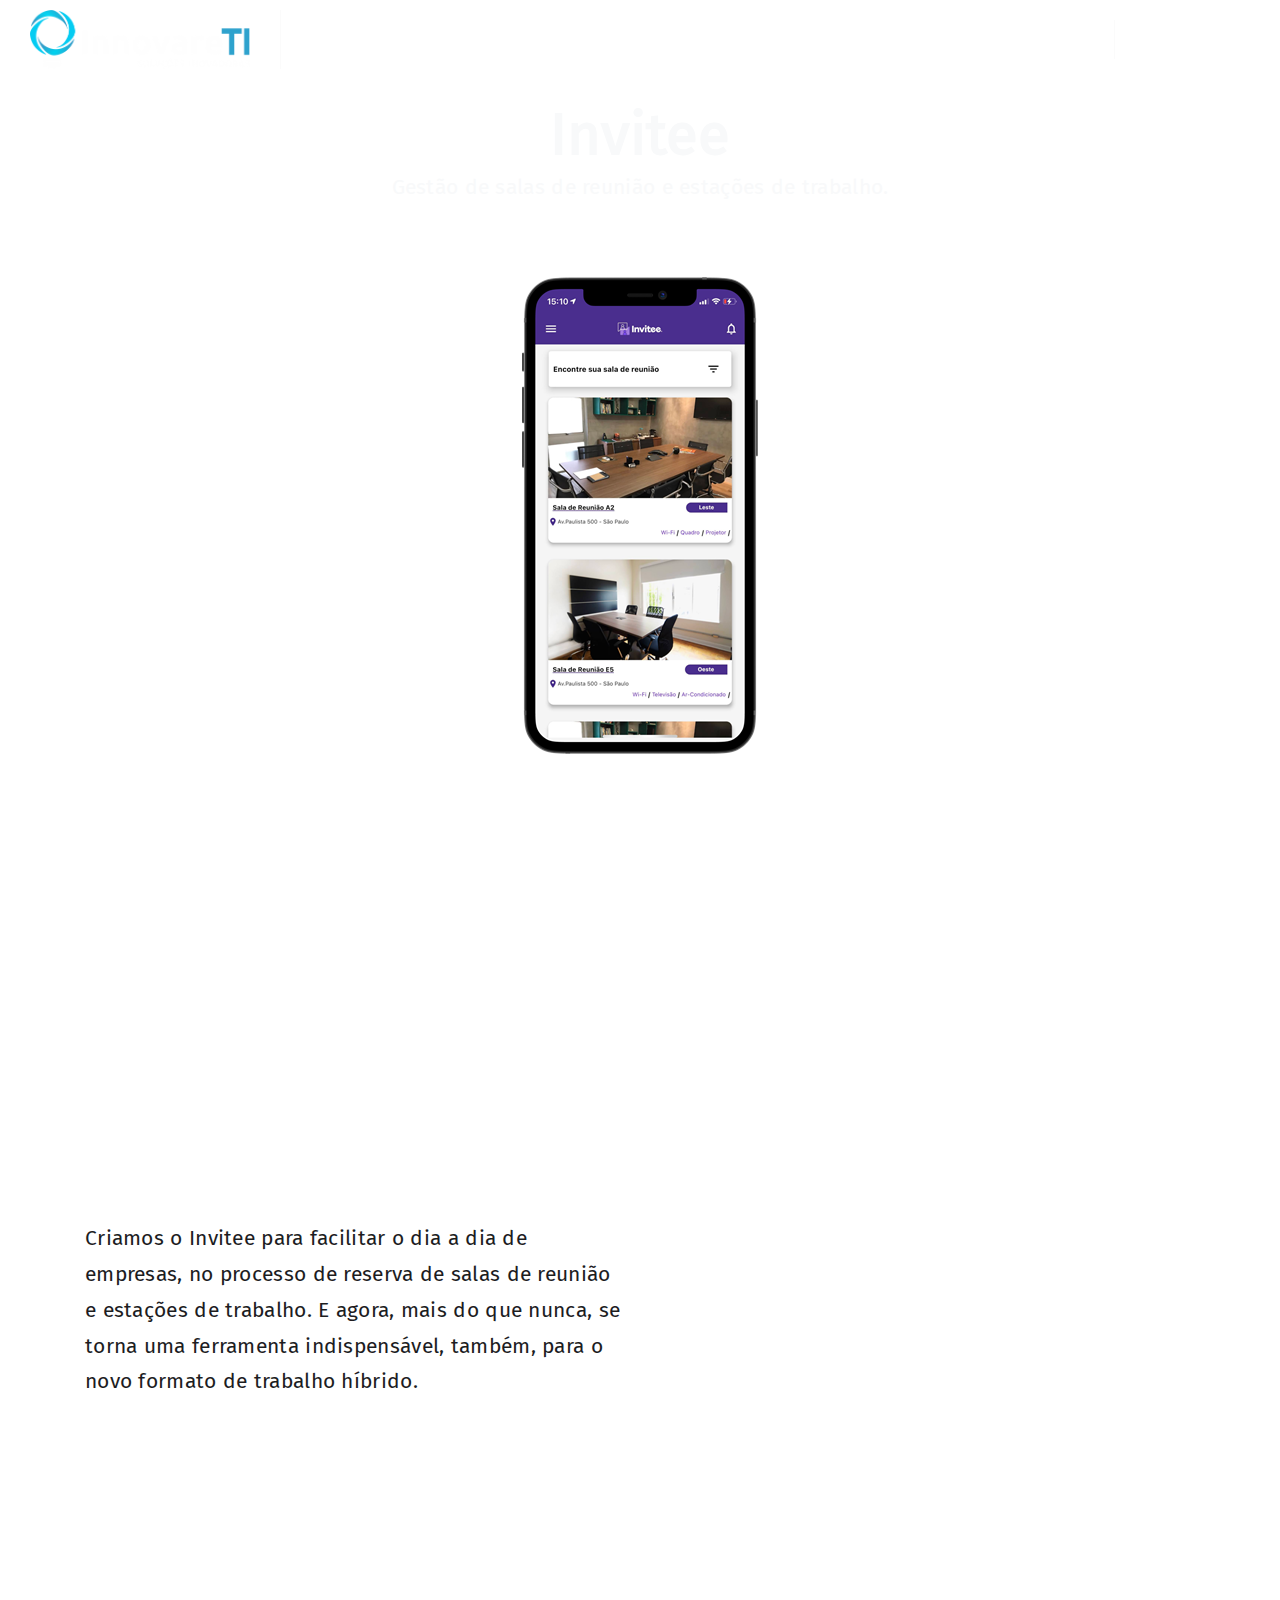
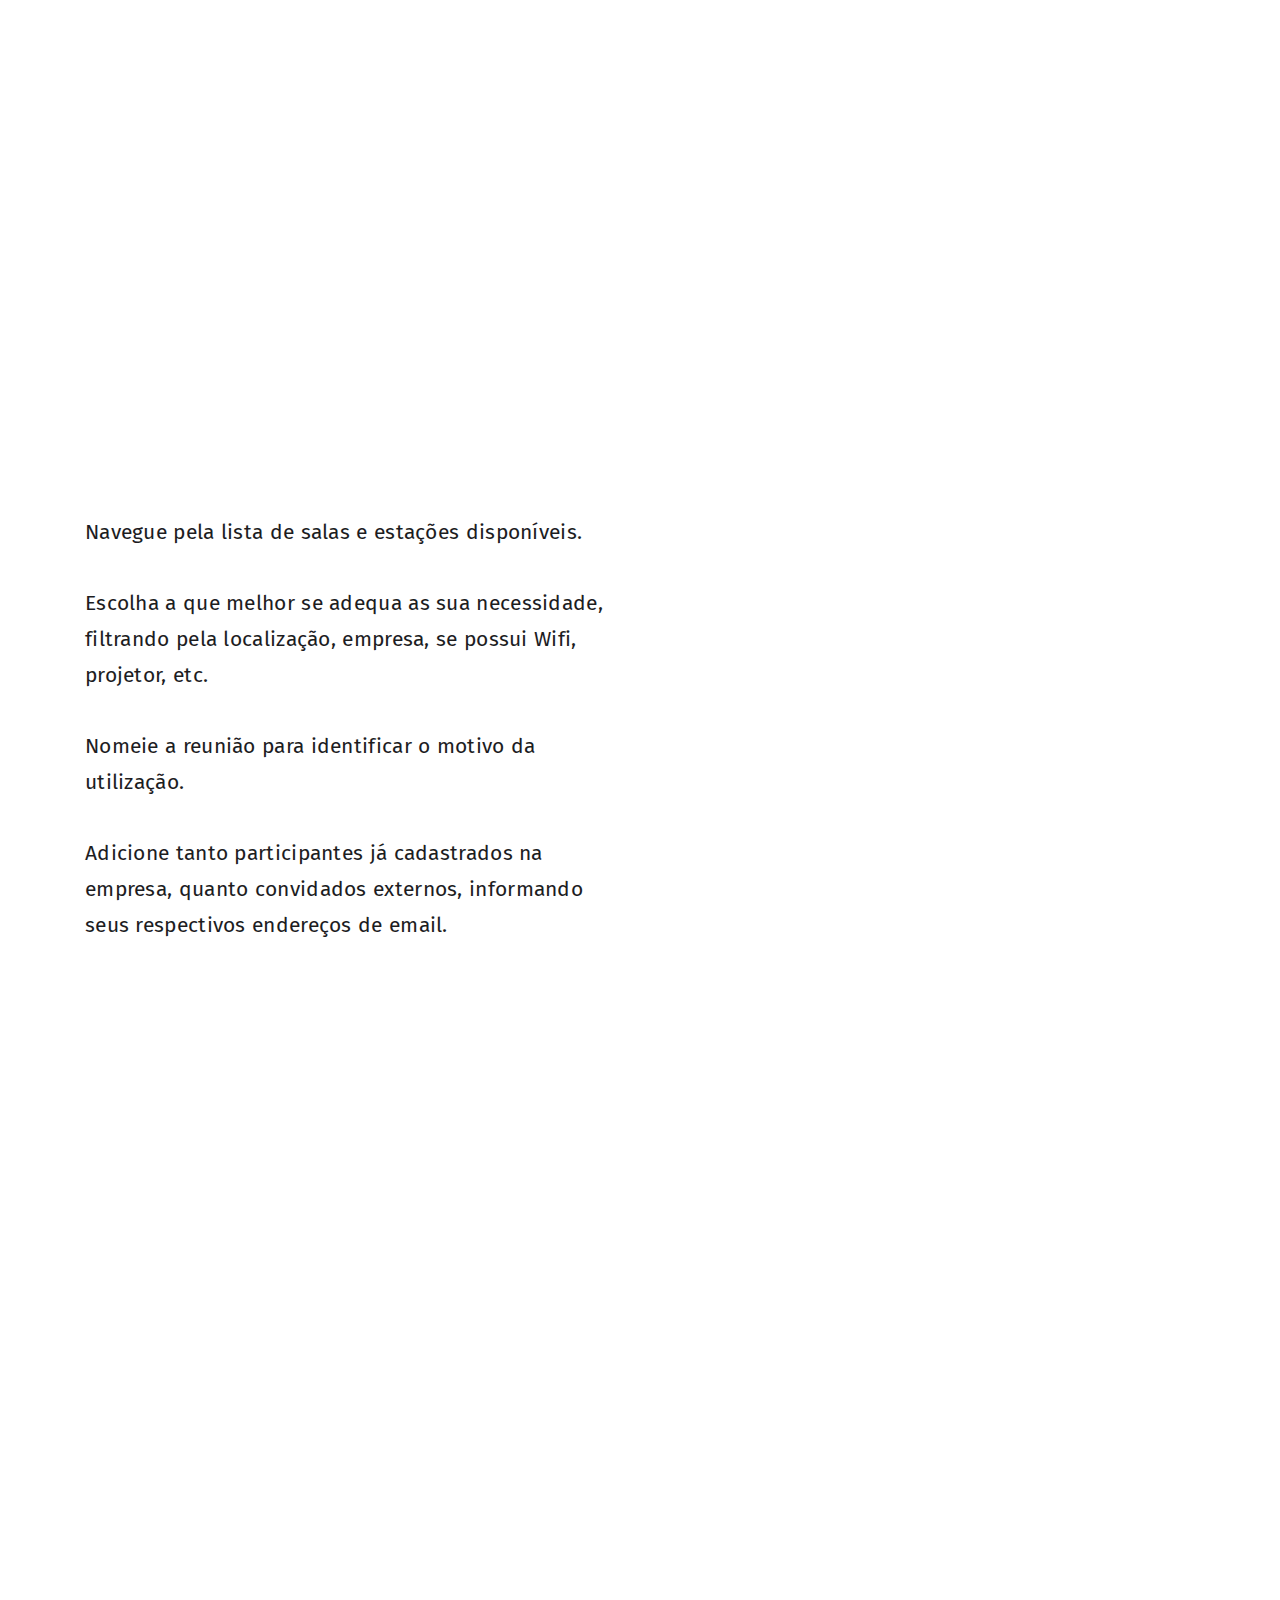
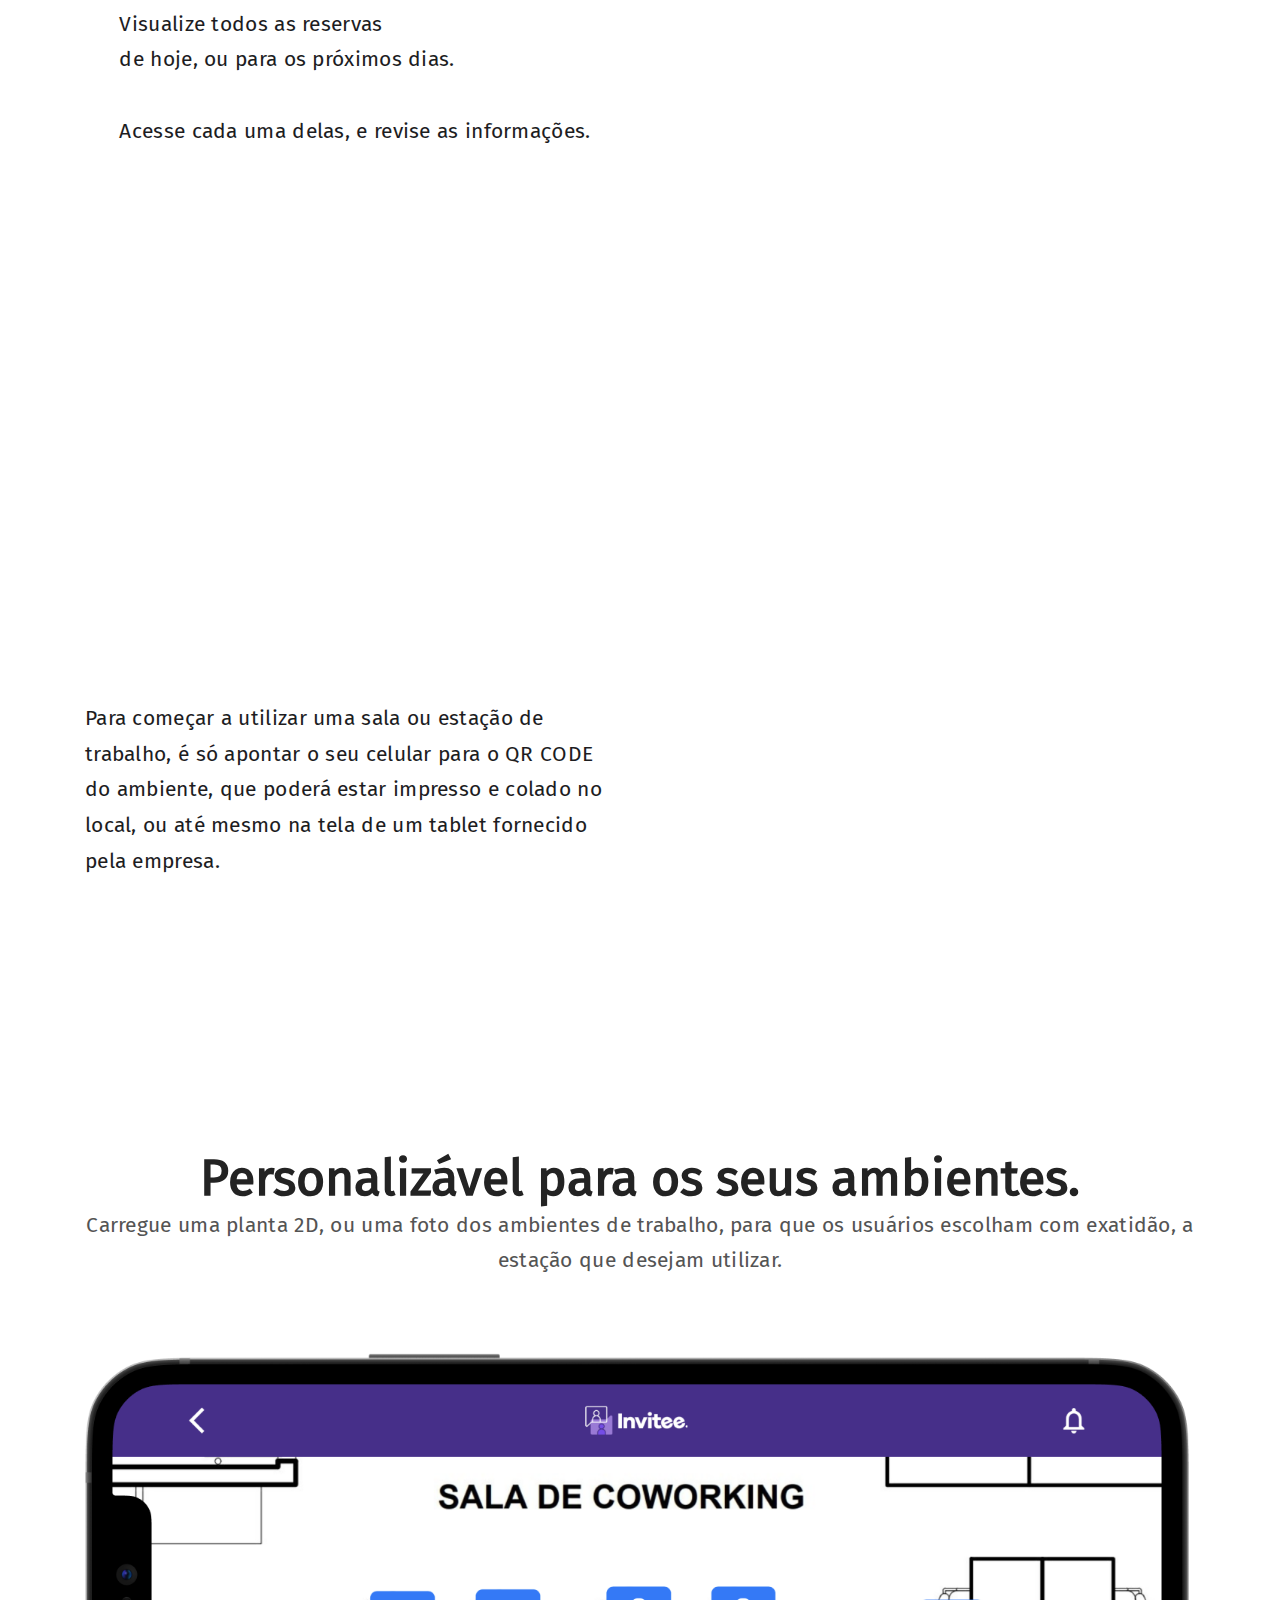
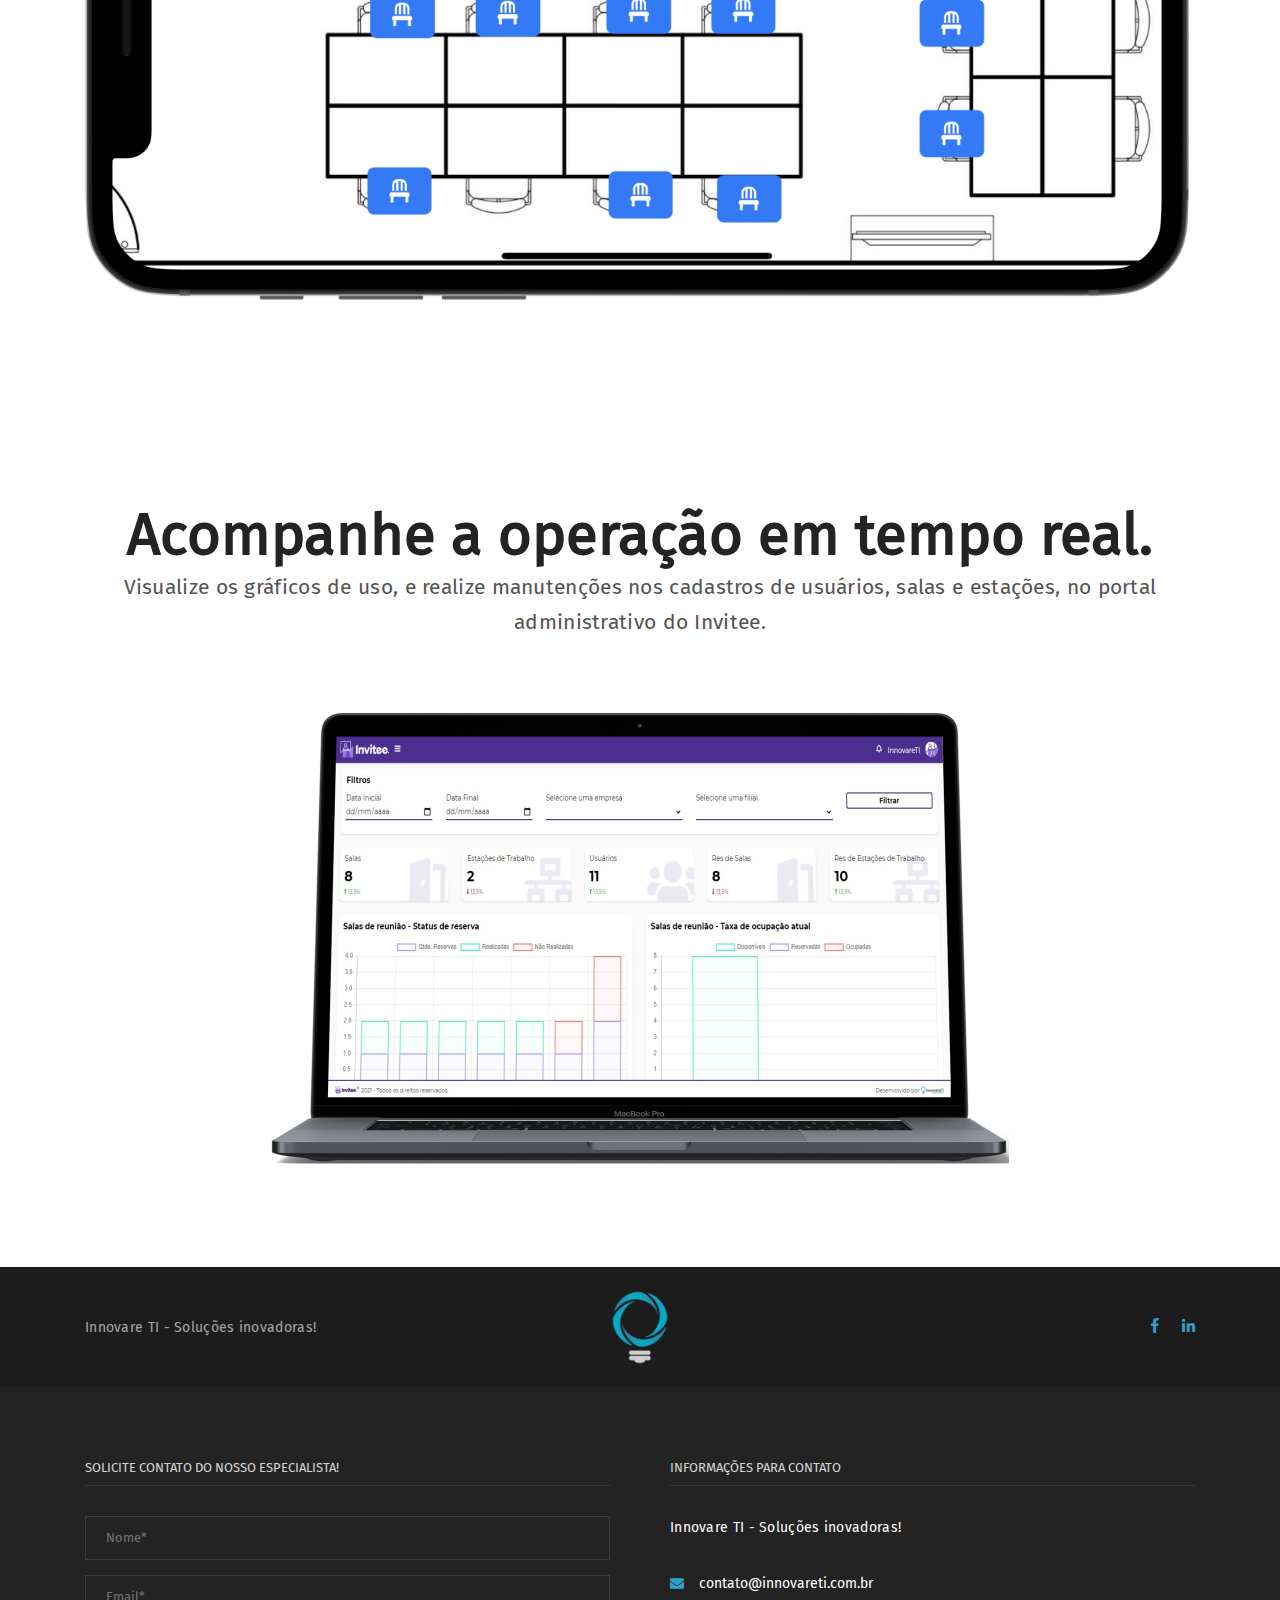
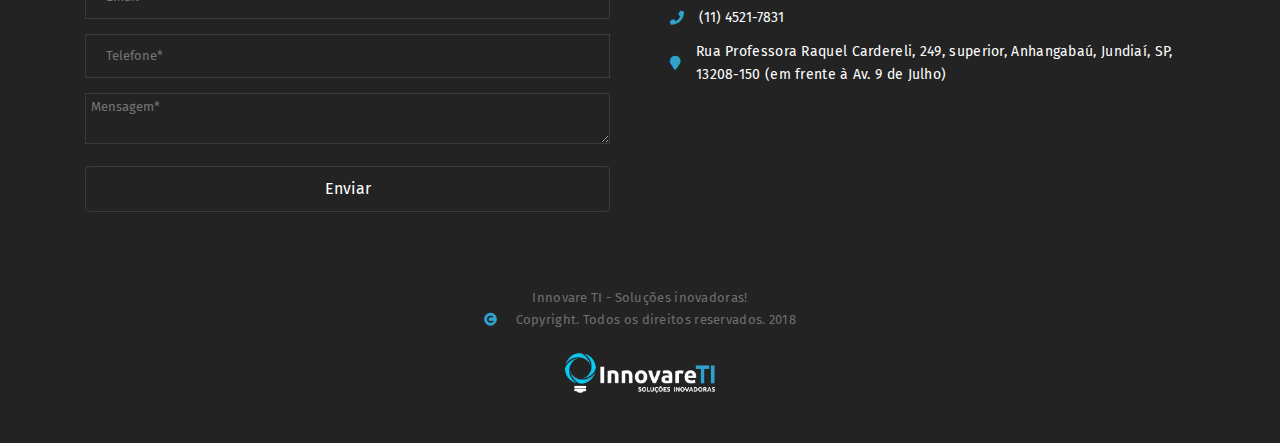
==== gestao_sala_reuniao.html @ 7df0f899 "first commit" ====
<!doctype html>
<html>
<head>

    <meta charset=UTF-8>
    <meta name=viewport content="width=device-width, initial-scale=1.0">
    <meta http-equiv="x-ua-compatible" content="ie=edge">

    <meta name="description" content="Soluções inovadoras. Portais WEB personalizados, Sistemas Mobile Responsivos, APP Mobile, Integração com Sistemas, Prototipação, EDI, Troca eletrônica de informações">
    <meta name="keywords" content="Sistema WEB, fluig, Totvs, Portal WEB, Sistemas Mobile Responsivos, Aplicativos corporativos, APP Mobile, Integração com Sistemas, UX Design, Design Thinking, Desenvolvimento de sistemas, APP Android, APP iOS, APP Apple, APP iPhone, Sistema EAD, Sistema Ensino a Distância, elearning, Sistema treinamento online, lms, sistema sinistros, sistema multas, sistema crm, sistema inspeção qualidade, sistema inspeção tablet, sistema gestão ocorrências, gestão não conformidades, pdca, 5w2h, plano ação, sistema licenças ambientais, diplomas legais, condicionantes, gestão de documentos, ged, ecm, protótipo, mockup, relatórios gerenciais, business intelligence, painel indicadores, gráficos, dashboards, sistema workflow, quality inspection, portal cooperados, datasul, fluig, bpm, sistema gestão processos, ged, ecm, sistema gestão documentos, wcm, totvs, orçamentos  vendas, progress, openedge, software, rdv, despesas viagem, sistema sala reunião, reserva sala reunião, edi, troca eletrônica informações, Electronic Data Interchange">
    <meta name="author" content="https://www.innovareti.com.br">

    <meta property="og:type" content="article" />
    <meta property="og:url" content="https://www.innovareti.com.br" />
    <meta property="og:title" content="InnovareTI | fluig | Plataformas WEB | APP Mobile" />
    <meta property="og:site_name" content="InnovareTI - Soluções Inovadoras!" />
    <meta property="og:description" content="Plataforma WEB | APP Mobile"/>
    <meta property="og:image" content="https://www.innovareti.com.br/new2/img/logo/logo-dark.png" />
    <meta property="og:image:width" content="250" />
    <meta property="og:image:height" content="250" />

    <!-- Chrome, Firefox OS and Opera -->
    <meta name="theme-color" content="#2C8EC0"/>

    <!-- Windows Phone -->
    <meta name="msapplication-navbutton-color" content="#2C8EC0"/>
    <meta name=msapplication-TileColor content=#FFFFFF>

    <link rel="shortcut icon" href="img/favicon.png" /> 
    <link rel="stylesheet" href="https://use.fontawesome.com/releases/v5.2.0/css/all.css" integrity="sha384-hWVjflwFxL6sNzntih27bfxkr27PmbbK/iSvJ+a4+0owXq79v+lsFkW54bOGbiDQ" crossorigin="anonymous">
    <meta name=msapplication-TileImage content=favicon.ico>

    <!-- iOS Safari -->
    <meta name="apple-mobile-web-app-capable" content="yes"/>
    <meta name="apple-mobile-web-app-status-bar-style" content="black-transcluent"/>
    <title>Innovare TI | Sistema Gestão de Salas de Reunião, Reserva, Agenda, Compromisso</title>
    
    <!-- IE-Support -->
    <script src="js/ie-support.js" defer></script>
    
    <!-- css-files -->
    <link rel="stylesheet" href="css/font-awesome.min.css">
    <link rel="stylesheet" href="css/swiper.min.css">
    <link rel="stylesheet" href="css/magnific-popup.css">
    <link rel="stylesheet" href="css/aos.css">
    <link rel="stylesheet" href="css/main.css">

    
</head>

<body>
<!-- [1] Page Loader -->
<div class="loader">
    <div class="sk-folding-cube">
        <div class="sk-cube1 sk-cube"></div>
        <div class="sk-cube2 sk-cube"></div>
        <div class="sk-cube4 sk-cube"></div>
        <div class="sk-cube3 sk-cube"></div>
    </div>
</div>
<div id="main-wrapper" class="wrapper-hidden z-index-100">

    <!-- [2] Navigation-Menu -->
    <nav class="navbar navbar-default desktop-menu logo-left">
        <div class="container-fluid navbar-inner">
            <div class="navbar-logo">
                <a href="index.html" class="logo-link d-flex align-items-center" data-aos="zoom-in"
                    data-aos-delay="1000" data-aos-easing="ease-in-out" data-aos-duration="700">
                    <img src="img/logo/logo-light.png" alt="" class="logo-img logo-light">
                    <img src="img/logo/logo-dark.png" alt="" class="logo-img logo-dark">
                </a>
            </div>
            <div class="navbar-menu">
                <ul class="navbar-menu-list">
                    <!-- <li class="menu-primary-item menu-item-has-children">
                                    <a href="#home" class="mobile-menu-toggle ">Início</a>
                                </li>  -->
                    <li class="menu-primary-item menu-item-has-children">
                        <a class="mobile-menu-toggle primary-mobile-menu-toggle">SOLUÇÕES</a>
                        <ul class="sub-menu primary_sub-menus">
                            <li class="menu-item-has-children">
                                <a class="mobile-menu-toggle">fluig<i class="fa fa-angle-right"></i></a>
                                <ul class="sub-menu">
                                    <li class="menu-item-has-children"><a href="http://www.humanflow.com.br" class="menu-new-item"
                                            target="_blank">HumanFlow - Atração & Seleção</a></li>
                                    <li class="menu-item-has-children"><a href="#">Consultoria</a></li>
                                </ul>
                            </li>
                            <li class="menu-item-has-children">
                                <a class="mobile-menu-toggle">Plataformas WEB<i class="fa fa-angle-right"></i></a>
                                <ul class="sub-menu">
                                    <li class="menu-item-has-children"><a href="analytics.html">Analytics</a></li>
                                    <li class="menu-item-has-children"><a href="inspecao_qualidade.html">Inspeção de qualidade</a>
                                    </li>
                                    <li class="menu-item-has-children"><a href="ead_quallifica.html">EAD - Quallifica</a></li>
                                    <li class="menu-item-has-children"><a href="crm_portal_atendimento.html">CRM - Portal de
                                            atendimento</a></li>
                                    <li class="menu-item-has-children"><a href="gestao_sala_reuniao.html">Gestão de Salas de
                                            Reunião</a></li>
                                    <li class="menu-item-has-children"><a href="gestao_multas_sinistros.html">Gestão de Multas e
                                            Sinistros</a></li>
                                    <li class="menu-item-has-children"><a href="ged_gestao_documentos.html">GED - Gestão de
                                            Documentos</a></li>
                                    <li class="menu-item-has-children"><a href="reembolso_despesas.html">Reembolso de Despesas</a>
                                    </li>
                                    <!--
                                                <li class="menu-item-has-children"><a href="#">Portal de Cooperados</a></li>
                                                <li class="menu-item-has-children"><a href="#">DDS - Diálogos Diários de Segurança</a></li>
                                                <li class="menu-item-has-children"><a href="#">Gestão de Ocorrências</a></li>
                                                <li class="menu-item-has-children"><a href="#">Gestão de Licenças</a></li>
                                                <li class="menu-item-has-children"><a href="#">E-commerce</a></li>
                                                -->
                                </ul>
                            </li>
                            <li class="menu-item-has-children">
                                <a class="mobile-menu-toggle">Mobile<i class="fa fa-angle-right"></i></a>
                                <ul class="sub-menu">
                                    <li class="menu-item-has-children"><a href="inspecao_qualidade.html">Inspeção de qualidade</a>
                                    </li>
                                    <li class="menu-item-has-children"><a href="gestao_sala_reuniao.html">Gestão de Salas de
                                            Reunião</a></li>
                                    <li class="menu-item-has-children"><a href="reembolso_despesas.html">Reembolso de Despesas</a>
                                    </li>
                                    <li class="menu-item-has-children"><a href="ead_quallifica.html">EAD - Quallifica</a></li>
                                    <!--
                                                <li class="menu-item-has-children"><a href="#">DDS - Diálogos Diários de Segurança</a></li>
                                                -->
                                </ul>
                            </li>
                            <li class="menu-item-has-children">
                                <a class="mobile-menu-toggle">Consultoria<i class="fa fa-angle-right"></i></a>
                                <ul class="sub-menu">
                                    <li class="menu-item-has-children"><a href="ux_design_prototipacao.html">UX Design e
                                            Prototipação</a></li>
                                    <!--
                                                <li class="menu-item-has-children"><a href="#">Transformação Digital</a></li>
                                                <li class="menu-item-has-children"><a href="#">Mapeamento de Processos</a></li>
                                                -->
                                </ul>
                            </li>
                        </ul>
                    </li>
            
                    <li class="menu-primary-item menu-item-has-children">
                        <a href="#innovareti" class="mobile-menu-toggle ">SOBRE</a>
                    </li>
                    <li class="menu-primary-item menu-item-has-children">
                        <a href="#fluig" class="mobile-menu-toggle ">FLUIG</a>
                    </li>
                    <li class="menu-primary-item menu-item-has-children">
                        <a href="#contato" class="mobile-menu-toggle ">CONTATO</a>
                    </li>
            
                </ul>
                <div class="navbar-additional align-items-center">
                    <div class="social-box">
                        <a href="https://www.facebook.com/innovareti/" target="_blank">
                            <i class="fab fa-facebook-f"></i>
                        </a>
                    </div>
                    <div class="social-box">
                        <a href="https://www.linkedin.com/company/innovareti/" target="_blank">
                            <i class="fab fa-linkedin-in"></i>
                        </a>
                    </div>
                </div>
            </div>
            <button class="hamburger justify-content-center align-items-center hamburger--spin" type="button">
                <span class="hamburger-box">
                    <span class="hamburger-inner"></span>
                </span>
            </button>
        </div>
    </nav>
    <!-- [3] Page-Header -->
    <!-- <header class="page-header parallax-window bg_img color_overlay" data-src="img/produtos/gestao_sala_reuniao/iphone1.png">
        <div class="container breadcrumbs-wrapper">
            <div class="breadcrumbs   row">
            </div>
        </div>

        <div class="container">
            <div class="row">
                <div class="col-md-4">
                    <h3>Invitee</h3>
                    <h5 class="text-white">Tudo o que você precisa para</h5>
                    <h5 class="text-white">
                        agendar salas de reunião e</h5>
                    <h5 class="text-white">estações de trabalho com
                        rapidez.</h5>
                </div>
                
                <div class="col-md-8">
                
                    <iframe name="iframe_formex_lahar" width="100%" height="430px" frameborder="0"
                        style="background: none; border: none;" allowtransparency="true"
                        src="https://forms.lahar.com.br/formularios-externos/acessa/contatositepaginainvitee-P6b1q3H3CNwu2vNooAwtM6R82">Seu
                        navegador não possui suporte para iframes.</iframe>
                
                </div>
            </div>
        </div>
    </header> -->

    <!-- <section class="full-height" id="subheader"
         >
                <div class="container">
                    <div class="row h-50">
                        <div class="col-md-8 h-100 d-table text-light">
                            <h1 class="wow fadeInUp" data-wow-delay=".5s" style="text-align:start">Invitee
                            </h1>
                            <h4 class="lead wow fadeInUp" data-wow-delay=".75s" style="text-align:start">Gestão de salas de reunião e estações de trabalho<br>
                             <br>
                             <br>
                             </h4>
                        </div>
    
                        <div class="col-md-4 h-100 d-table wow fadeIn" data-wow-delay=".5s">
                            <iframe name="iframe_formex_lahar" width="100%" height="660px" frameborder="0" style="background: none; border: none;"
                                allowtransparency="true"
                                src="https://forms.lahar.com.br/formularios-externos/acessa/contatositepaginainvitee-P6b1q3H3CNwu2vNooAwtM6R82">Seu
                                navegador não possui suporte para iframes.</iframe>
                        </div>
    
                    </div>
                </div>
    </section> -->

    <section class="full-height" id="subheader">
        <div class="container">
            <div class="row">
                <div class="col-md-12 ">
                    <h2 class="wow fadeInUp text-light" data-wow-delay=".5s" style="text-align:center; font-size: 58px; font-weight: 600;">Invitee
                    </h2>
                </div>
    
            </div>
            <div class="row">
                <div class="col-md-12">
                    <p class="lead wow fadeInUp text-light" data-wow-delay=".75s" style="text-align:center; font-size: 21px;">Gestão de salas de reunião
                        e estações de trabalho.<br>
                        <br>
                        <br>
                    </p>
                </div>
            </div>

            <div class="row">
                <div class="col-md-12">
                    <img src="img/produtos/gestao_sala_reuniao/iphone1.png" alt="" class="img-fluid">
                    <!-- <iframe name="iframe_formex_lahar" width="100%" height="660px" frameborder="0" style="background: none; border: none;"
                        allowtransparency="true"
                        src="https://forms.lahar.com.br/formularios-externos/acessa/contatositepaginainvitee-P6b1q3H3CNwu2vNooAwtM6R82">Seu
                        navegador não possui suporte para iframes.</iframe> -->
                </div>
            </div>    
        </div>
    </section>

    <!-- <section class="full-height relative no-top no-bottom vertical-center" id="subheader"
        data-stellar-background-ratio=".5">
        <div class="overlay-gradient t50">
            <div class="center-y relative">
                <div class="container">
                    <div class="row align-items-center">
                        <div class="col-lg-6 col-md-12 offset-md-0 text-light">
                            <h1 class="wow fadeInUp" data-wow-delay=".5s" style="text-align:start">Invitee
                            </h1>
                            <h4 class="lead wow fadeInUp" data-wow-delay=".75s" style="text-align:start">Tudo o que você
                                precisa para<br>
                                agendar salas de reunião e<br>
                                estações de trabalho com<br>
                                rapidez. </h4>
                        </div>
    
                        <div class="col-lg-4 offset-lg-2 text-center wow fadeIn" data-wow-delay=".5s">
                            <div class="box-rounded padding20" data-bgcolor="#ffffff" style="width: max-content;">
                                <h3 class="mb10"></h3>
                                <p></p>
                                <iframe name="iframe_formex_lahar" width="max-content" height="430px" frameborder="0"
                                    style="background: none; border: none;" allowtransparency="true"
                                    src="https://forms.lahar.com.br/formularios-externos/acessa/contatositepaginainvitee-P6b1q3H3CNwu2vNooAwtM6R82">Seu
                                    navegador não possui suporte para iframes.</iframe>
                            </div>
                        </div>
    
                    </div>
                </div>
            </div>
        </div>
    </section> -->

    <!-- [4] Content Section -->
    <!-- class="content-section-type-1 large-section gray-section" -->
    <section style="padding-top: 50px;" >
        <div class="container">
            <div class="row">
                <div class="col d-flex justify-content-center"
                     data-aos="fade-up"
                     data-aos-anchor-placement="top-bottom"
                     data-aos-easing="ease-in-out"
                     data-aos-duration="600">
                    <h2 class="section-title text-center" style="color: #1d1d1f; font-size: 58px; font-weight: 600;" >Esteja preparado para <br> os novos formatos de trabalho.</h2>
                </div>
            </div>
            <br>
            <br>
            <!-- <div class="row">
                <p class="lead" style="text-align:center; font-size: 21px;">Gestão de
                    salas de reunião
                    e estações de trabalho
                </p>
            </div> -->
        </div>
        
        <div class="container content-wrapper accordion-type-1">
            <div class="content">
                <div class="row justify-content-center ">
                <div class="col-lg-6 vcenter d-table justify-content-center">
                    <!-- <div class="accordion-wrapper" data-aos="fade-left" data-aos-delay="300" data-aos-anchor-placement="top-bottom"
                        data-aos-easing="ease-in-out" data-aos-duration="700">
                        <div class="accordion active-accordion">
                            <p class="accordion-header">Calendário</p>
                            <div class="accordion-body">
                                <ul>
                                    <li><i class="fa fa-circle"></i> Calendário com os compromissos já firmados ou reservados</li>
                                    <li><i class="fa fa-circle"></i> Lista completa de todos os seus compromissos, por dia, nome e tipo
                                    </li>
                                    <li><i class="fa fa-circle"></i> Acompanhamento de notificações, para cada interação entre seus
                                        compromissos</li>
                                </ul>
                            </div>
                        </div>
                        <div class="accordion">
                            <p class="accordion-header">Criação de compromissos</p>
                            <div class="accordion-body">
                                <ul>
                                    <li><i class="fa fa-circle"></i> Criação de um compromisso, com opção de filtros para encontrar uma
                                        sala disponível</li>
                                    <li><i class="fa fa-circle"></i> Opção de filtros avançados, com a possibilidade de buscar desde
                                        data e localização, até serviço de recepcionista ou equipamentos necessários</li>
                                </ul>
                            </div>
                        </div>
                        <div class="accordion">
                            <p class="accordion-header">Gestão de salas</p>
                            <div class="accordion-body">
                                <ul>
                                    <li><i class="fa fa-circle"></i> Lista de salas, informando qual o tipo de ambiente e quantas
                                        pessoas comportam</li>
                                    <li><i class="fa fa-circle"></i> Para cada sala cadastrada, descrição detalhada sobre local,
                                        classificação, quantidade de pessoas que atende, calendário por sala, etc.</li>
                                    <li><i class="fa fa-circle"></i> Opção de favoritar salas e facilitar seus agendamentos</li>
                                    <li><i class="fa fa-circle"></i> Recurso de entrar na Lista de Espera, para uma data e sala que já
                                        estejam ocupadas </li>
                                </ul>
                            </div>
                        </div>
                    </div> -->

                    <p class="lead wow fadeInUp" data-wow-delay=".75s" style="text-align:left; font-size: 21px; color: #1d1d1f;">Criamos o Invitee para facilitar o dia a dia de empresas, no processo de reserva de salas de reunião e estações de trabalho. E agora, mais do que nunca, se torna uma ferramenta indispensável, também, para o novo formato de trabalho híbrido.
                    <br>
                    <br>
                    </p>
                </div>
                    <div class="col-lg-6 vcenter d-table justify-content-center" style="margin:auto">
                        <div class="video-wrapper d-flex align-items-start justify-content-center"
                             data-aos="fade-right"
                             data-aos-delay="150"
                             data-aos-anchor-placement="top-bottom"
                             data-aos-easing="ease-in-out"
                             data-aos-duration="700">
                            <img src="img/produtos/gestao_sala_reuniao/iphone5.png" alt="" class="img-fluid">
                        </div>
                        <div>
                            <br>
                            <!-- <h3>Com o <strong>Trovare</strong>, sua Sala de Reunião pode estar sempre disponível!</h3><br>
                            <h6>Consiga se programar e tenha sempre uma sala disponível para receber seus Clientes, Fornecedores, Parceiros ou sua Equipe interna.</h6> -->
                        </div>
                    </div>
                    
                </div>
            </div>
        </div>

        <!-- <div class="container content-footer">
            <div class="row">
                <div class="col-lg-4 service"
                     data-aos="fade-up"
                     data-aos-delay="100"
                     data-aos-anchor-placement="top-bottom"
                     data-aos-easing="ease-in-out"
                     data-aos-duration="700">
                    <div class="d-flex">
                        <div class="icon-wrapper">
                            <i class="fa fa-calendar-alt"></i>
                        </div>
                        <div class="description">
                            <h6>Agende um compromisso</h6>
                            <p>Defina o tipo de sala que busca, escolha dentre as disponiveis, convoque os participantes e agende seu compromisso.</p>
                        </div>
                    </div>
                </div>
                <div class="col-lg-4 service"
                     data-aos="fade-up"
                     data-aos-delay="150"
                     data-aos-anchor-placement="top-bottom"
                     data-aos-easing="ease-in-out"
                     data-aos-duration="700">
                    <div class="d-flex">
                        <div class="icon-wrapper">
                            <i class="fa fa-check-square"></i>
                        </div>
                        <div class="description">
                            <h6>Realize filtros avançados</h6>
                            <p>É possível pesquisar as salas por data, duranção do compromisso, quantidade de pessoas, localização, equipamentos, etc.</p>
                        </div>
                    </div>
                </div>
                <div class="col-lg-4 service"
                     data-aos="fade-up"
                     data-aos-delay="200"
                     data-aos-anchor-placement="top-bottom"
                     data-aos-easing="ease-in-out"
                     data-aos-duration="700">
                    <div class="d-flex">
                        <div class="icon-wrapper">
                            <i class="fa fa-newspaper"></i>
                        </div>
                        <div class="description">
                            <h6>Acompanhe as notificações</h6>
                            <p>A qualquer momento, os solicitantes podem conferir o status e histórico das interações com os seus compromissos.</p>
                        </div>
                    </div>
                </div>
            </div>
        </div> -->
    </section>

    <section style="padding-top: 50px;" >
        <div class="container">
            <div class="row">
                <div class="col d-flex justify-content-center" data-aos="fade-up" data-aos-anchor-placement="top-bottom"
                    data-aos-easing="ease-in-out" data-aos-duration="600">
                    <h2 class="section-title text-center" style="color: #1d1d1f; font-size: 58px; font-weight: 600;">Reserve uma sala ou estação de trabalho em menos de 1 minuto</h2>
                </div>
            </div>
            <br>
            <br>
        </div>
    
        <div class="container content-wrapper accordion-type-1">
            <div class="content">
                <div class="row justify-content-center ">
                    <div class="col-lg-6 vcenter d-table justify-content-center">
    
                        <p class="lead wow fadeInUp" data-wow-delay=".75s"
                            style="text-align:left; font-size: 21px; color: #1d1d1f;">Navegue pela lista de salas e estações disponíveis.
                            <br>
                            <br>
                            Escolha a que melhor se adequa as sua necessidade, filtrando pela localização, empresa, se possui Wifi, projetor, etc.
                            <br>
                            <br>
                            Nomeie a reunião para identificar o motivo da utilização.
                            <br>
                            <br>
                            Adicione tanto participantes já cadastrados na empresa, quanto convidados externos, informando seus respectivos endereços de email.
                            <br>
                            <br>
                        </p>
                    </div>
                    <div class="col-lg-6 vcenter d-table justify-content-center" style="margin:auto">
                        <div class="video-wrapper d-flex align-items-start justify-content-center" data-aos="fade-right"
                            data-aos-delay="150" data-aos-anchor-placement="top-bottom" data-aos-easing="ease-in-out"
                            data-aos-duration="700">
                            <img src="img/produtos/gestao_sala_reuniao/alta/iphone1.png" alt="" class="img-fluid">
                        </div>
                        <div>
                        </div>
                    </div>
    
                </div>
            </div>
        </div>
    </section>

    <section style="padding-top: 50px;" >
        <div class="container">
            <div class="row">
                <div class="col d-flex justify-content-center" data-aos="fade-up" data-aos-anchor-placement="top-bottom"
                    data-aos-easing="ease-in-out" data-aos-duration="600">
                    <h2 class="section-title text-center" style="color: #1d1d1f; font-size: 58px; font-weight: 600;">Não perca uma reserva.</h2>
                </div>
            </div>
            <br>
            <br>
        </div>
    
        <div class="container content-wrapper accordion-type-1">
            <div class="content">
                <div class="row justify-content-center ">
                    <div class="col-lg-6 vcenter d-table justify-content-center">
    
                        <p class="lead wow fadeInUp" data-wow-delay=".75s"
                            style="text-align:left; font-size: 21px; color: #1d1d1f;">Visualize todos as reservas <br> de hoje, ou para os próximos dias.
                            <br>
                            <br>
                            Acesse cada uma delas, e revise as informações.
                            <br>
                            <br>
                        </p>
                    </div>
                    <div class="col-lg-6 vcenter d-table justify-content-center" style="margin:auto">
                        <div class="video-wrapper d-flex align-items-start justify-content-center" data-aos="fade-right"
                            data-aos-delay="150" data-aos-anchor-placement="top-bottom" data-aos-easing="ease-in-out"
                            data-aos-duration="700">
                            <img src="img/produtos/gestao_sala_reuniao/iphone2.png" alt="" class="img-fluid">
                        </div>
                        <div>
                            <br>
                        </div>
                    </div>
    
                </div>
            </div>
        </div>
    
        
    </section>

    <section style="padding-top: 50px;" >
        <div class="container">
            <div class="row">
                <div class="col d-flex justify-content-center" data-aos="fade-up" data-aos-anchor-placement="top-bottom"
                    data-aos-easing="ease-in-out" data-aos-duration="600">
                    <h2 class="section-title text-center" style="color: #1d1d1f; font-size: 58px; font-weight: 600;">Iniciar a utilização do ambiente, é tão facil quanto tirar uma foto.</h2>
                </div>
            </div>
            <br>
            <br>
        </div>
    
        <div class="container content-wrapper accordion-type-1">
            <div class="content">
                <div class="row justify-content-center ">
                    <div class="col-lg-6 vcenter d-table justify-content-center">
    
                        <p class="lead wow fadeInUp" data-wow-delay=".75s"
                            style="text-align:left; font-size: 21px; color: #1d1d1f;">
                            Para começar a utilizar uma sala ou estação de trabalho, é só apontar o seu celular para o QR CODE do ambiente, que poderá estar impresso e colado no local, ou até mesmo na tela de um tablet fornecido pela empresa.
                            <br>
                            <br>
                        </p>
                    </div>
                    <div class="col-lg-6 vcenter d-table justify-content-center" style="margin:auto">
                        <div class="video-wrapper d-flex align-items-start justify-content-center" data-aos="fade-right"
                            data-aos-delay="150" data-aos-anchor-placement="top-bottom" data-aos-easing="ease-in-out"
                            data-aos-duration="700">
                            <img src="img/produtos/gestao_sala_reuniao/iphone6.png" alt="" class="img-fluid">
                        </div>
                        <div>
                        </div>
                    </div>
    
                </div>
            </div>
        </div>
    
    
    </section>

    <section class="full-height" id="portaladmin">
        <div class="container">
            <div class="row">
                <div class="col-md-12 ">
                    <h2 class="wow fadeInUp" data-wow-delay=".5s"
                        style="text-align:center; font-size: 50px; font-weight: 600;">Personalizável para os seus ambientes.
                    </h2>
                </div>
    
            </div>
            <div class="row">
                <div class="col-md-12">
                    <p class="lead wow fadeInUp" data-wow-delay=".75s" style="text-align:center; font-size: 21px;">Carregue uma planta 2D, ou uma foto dos ambientes de trabalho, para que os usuários escolham com exatidão, a estação que desejam utilizar.<br>
                        <br>
                        <br>
                    </p>
                </div>
            </div>
    
            <div class="row justify-content-center">
                <div class="col-md-12 justify-content-center">
                    <img src="img/produtos/gestao_sala_reuniao/iphone7.png" style="text-align:center;" alt=""
                        class="img-fluid">
                    <!-- <iframe name="iframe_formex_lahar" width="100%" height="660px" frameborder="0" style="background: none; border: none;"
                                allowtransparency="true"
                                src="https://forms.lahar.com.br/formularios-externos/acessa/contatositepaginainvitee-P6b1q3H3CNwu2vNooAwtM6R82">Seu
                                navegador não possui suporte para iframes.</iframe> -->
                </div>
            </div>
        </div>
    </section>

    <section class="full-height" id="portaladmin">
        <div class="container">
            <div class="row">
                <div class="col-md-12 ">
                    <h2 class="wow fadeInUp" data-wow-delay=".5s"
                        style="text-align:center; font-size: 58px; font-weight: 600;">Acompanhe a operação em tempo real.
                    </h2>
                </div>
    
            </div>
            <div class="row">
                <div class="col-md-12">
                    <p class="lead wow fadeInUp" data-wow-delay=".75s"
                        style="text-align:center; font-size: 21px;">Visualize os gráficos de uso, e realize manutenções nos cadastros de usuários, salas e estações, no portal administrativo do Invitee.<br>
                        <br>
                        <br>
                    </p>
                </div>
            </div>
    
            <div class="row justify-content-center">
                <div class="col-md-12 justify-content-center">
                    <img src="img/produtos/gestao_sala_reuniao/admin.png" style="text-align:center;" alt="" class="img-fluid">
                    <!-- <iframe name="iframe_formex_lahar" width="100%" height="660px" frameborder="0" style="background: none; border: none;"
                            allowtransparency="true"
                            src="https://forms.lahar.com.br/formularios-externos/acessa/contatositepaginainvitee-P6b1q3H3CNwu2vNooAwtM6R82">Seu
                            navegador não possui suporte para iframes.</iframe> -->
                </div>
            </div>
        </div>
    </section>

    <!-- [4] Image Gallery -->
    <!-- <section class="grid image-gallery popup-gallery"
             data-aos="fade-up"
             data-aos-delay="150"
             data-aos-anchor-placement="top-bottom"
             data-aos-easing="ease-in-out"
             data-aos-duration="600">
        
        <a href="img/produtos/gestao_sala_reuniao/iphone2.png" class="image-item">
            <img src="img/produtos/gestao_sala_reuniao/iphone2.png" alt="" class="img-fluid">
            <i class="fa fa-search"></i>
        </a>
        <a href="img/produtos/gestao_sala_reuniao/iphone3.png" class="image-item">
            <img src="img/produtos/gestao_sala_reuniao/iphone3.png" alt="" class="img-fluid">
            <i class="fa fa-search"></i>
        </a>
        <a href="img/produtos/gestao_sala_reuniao/iphone4.png" class="image-item">
            <img src="img/produtos/gestao_sala_reuniao/iphone4.png" alt="" class="img-fluid">
            <i class="fa fa-search"></i>
        </a>        
        
    </section> -->

    
    <!-- [9] Footer -->
    <footer>
        <div class="container-fluid footer-inner">
            <div class="footer-top">
                <div class="container footer-top-inner">
                    <p class="info-text">Innovare TI - Soluções inovadoras!</p>
                    <a href="index.html">
                        <div class="footer-logo">
                            <img src="img/logo/logo-mini.png" alt="Logo Innovare reduzida" class="img-fluid">
                        </div>
                    </a>
                    <div class="social-networks">
                        <div class="social-wrapper">
                            <a href="https://www.facebook.com/innovareti/" class="social-box" target="_blank">
                                <i class="fab fa-facebook-f"></i>
                            </a>
                            <a href="https://www.linkedin.com/company/innovareti/" class="social-box" target="_blank">
                                <i class="fab fa-linkedin-in"></i>
                            </a>
                        </div>
                    </div>
                </div>
            </div>
            <div class="footer-body" id="contato">
                <div class="container">
                    <div>&nbsp;</div>
                    <div class="footer-sidebar">
                        <div class="row">
                            <div class="col-lg-6">

                                <!--teste-->
                                <div class="sidebar-widget text-widget">
                                    <h6 class="sidebar-title">Solicite Contato do nosso especialista!</h6>
                                    
                                    <form class="newsletter-form-widget" id="contactForm" action="php/contact-form.php">

                                        <input class="text-white" id="name" type="nome" placeholder="Nome*" required>                                                                   
                                                                        
                                        <input class="text-white" id="email" type="email" placeholder="Email*" required>                                            
                                    
                                        <input class="text-white" id="telefone" type="telefone" placeholder="Telefone*">                                   
                                    
                                        <textarea class="form-message" id="message" name="message" placeholder=" Mensagem*"></textarea>
                                    
                                        <input class="btn btn-info" type="submit" name="submit" value="Enviar">    
                                    </form>
                                </div>
                            </div>

                            <div class="col-lg-6">
                                <div class="sidebar-widget contact-info-widget">
                                    <h6 class="sidebar-title">Informações para contato</h6>
                                    <p class="description"></p>
                                    <ul class="contact-info">
                                        <li>
                                            <p class="text-white">Innovare TI - Soluções inovadoras!</p>
                                        </li><br>
                                        <li>
                                            <i class="fa fa-envelope"></i>
                                            <a href="mailto:contato@innovareti.com.br?Subject=Contato site Innovare" class="text-white">contato@innovareti.com.br</a>
                                        </li>
                                        <li>
                                            <i class="fa fa-phone"></i>
                                            <a href="tel:+551145217831" class="text-white">(11) 4521-7831</a>
                                        </li>
                                        <li>
                                            <i class="fa fa-map-marker"></i>
                                            <p class="text-white">Rua Professora Raquel Cardereli, 249, superior, Anhangabaú, Jundiaí, SP, 13208-150 (em frente à Av. 9 de Julho)</p>
                                        </li>
                                    </ul>
                                </div>
                            </div>
                        </div>
                    </div>
                    <div class="copyright-wrapper">
                        <p class="copyright">
                            Innovare TI </a> - Soluções inovadoras! <br> <i class="fa fa-copyright"></i> Copyright. Todos os direitos reservados. 2018</p>
                        <br />
                        <p>
                            <a href="https://www.innovareti.com.br">
                                <img src="img/logo/logo-light.png" alt="Logomarca Innovare TI" width="150px">
                            </a>
                        </p>
                    </div>
                </div>
            </div>
        </div>
    </footer>
</div>
<!-- js-files -->
<!-- JQuery -->
<script src="js/jquery-3.3.1.min.js"></script>
<!-- AOS -->
<script src="js/aos.js"></script>
<!-- Parallax -->
<script src="js/parallax.js"></script>
<!-- Progress Bars -->
<script src="js/progressbar.min.js"></script>
<!-- Magnific -->
<script src="js/jquery.magnific-popup.min.js"></script>
<!-- Three -->
<script src="js/three.min.js"></script>
<!-- Projector -->
<script src="js/projector.js"></script>
<!-- Renderer -->
<script src="js/canvas-renderer.js"></script>
<!-- ImageLoaded -->
<script src="js/imagesloaded.pkgd.min.js"></script>
<!-- Anime -->
<script src="js/anime.min.js"></script>
<!-- Isotope -->
<script src="js/isotope.pkgd.min.js"></script>
<!-- TweenLite -->
<script src="js/TweenLite.min.js"></script>
<!-- Hover3D -->
<script src="js/jquery.hover3d.min.js"></script>
<!-- EasePack -->
<script src="js/EasePack.min.js"></script>
<!-- Particles -->
<script src="js/particles.min.js"></script>
<!-- JSColor -->
<script src="js/jscolor.js"></script>
<!-- YoutubeBackground -->
<script src="js/jquery.youtubebackground.js"></script>
<!-- Waypoints -->
<script src="js/jquery.waypoints.min.js"></script>
<!-- Swiper -->
<script src="js/swiper.min.js"></script>
<!-- Main JS-file -->
<script src="js/main.js"></script>

</body>
</html>
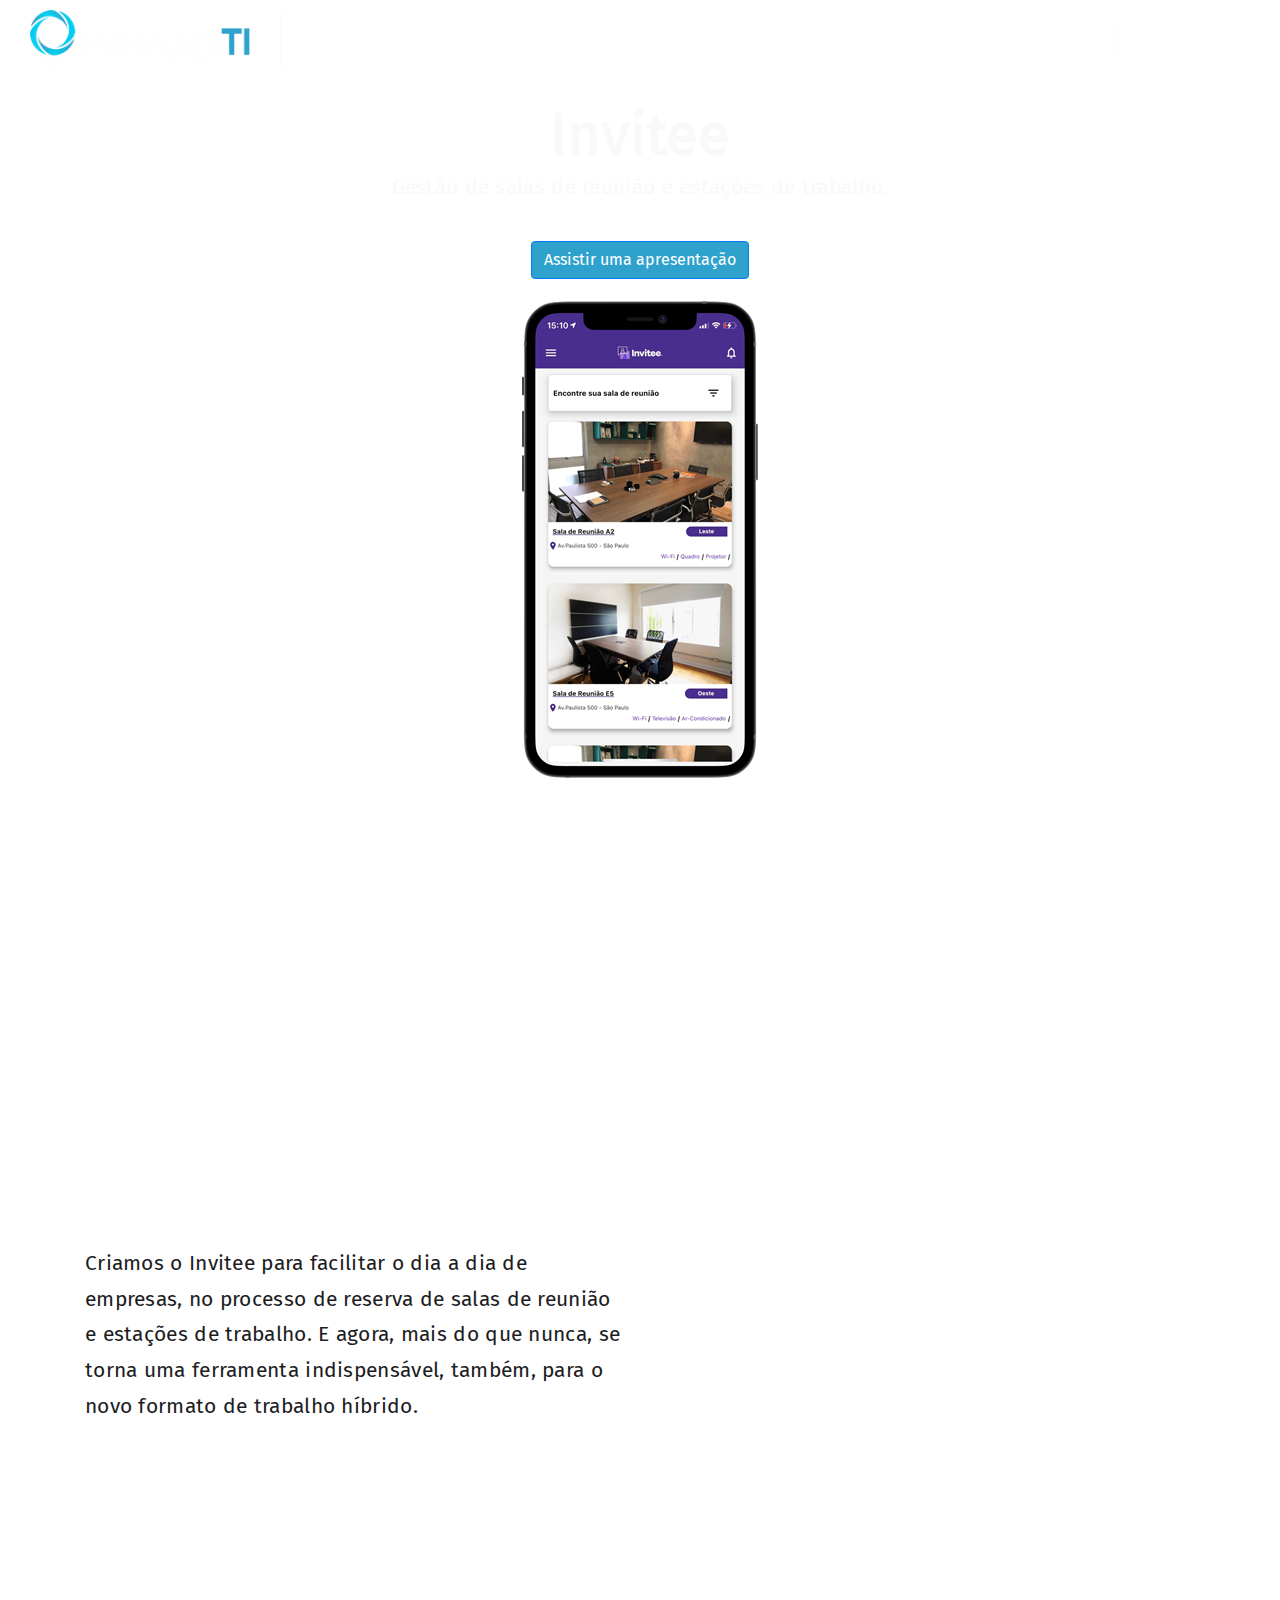
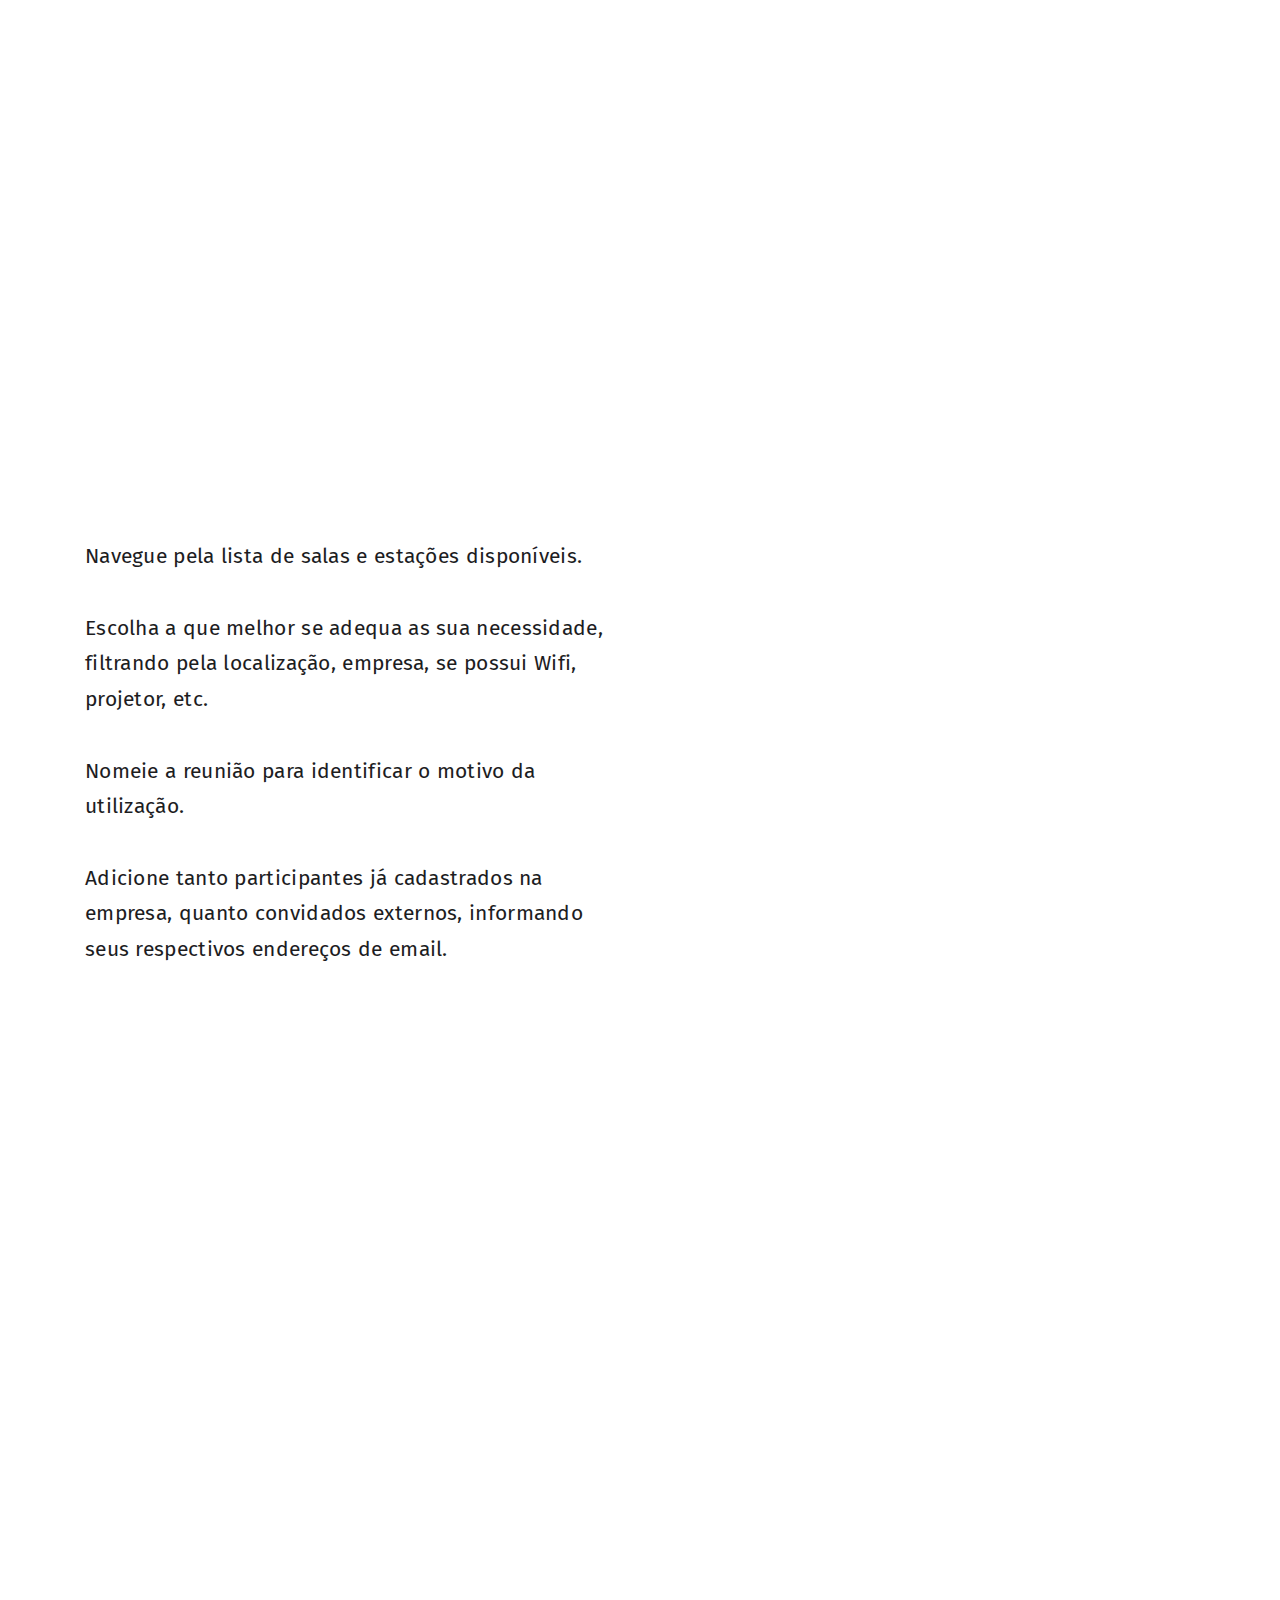
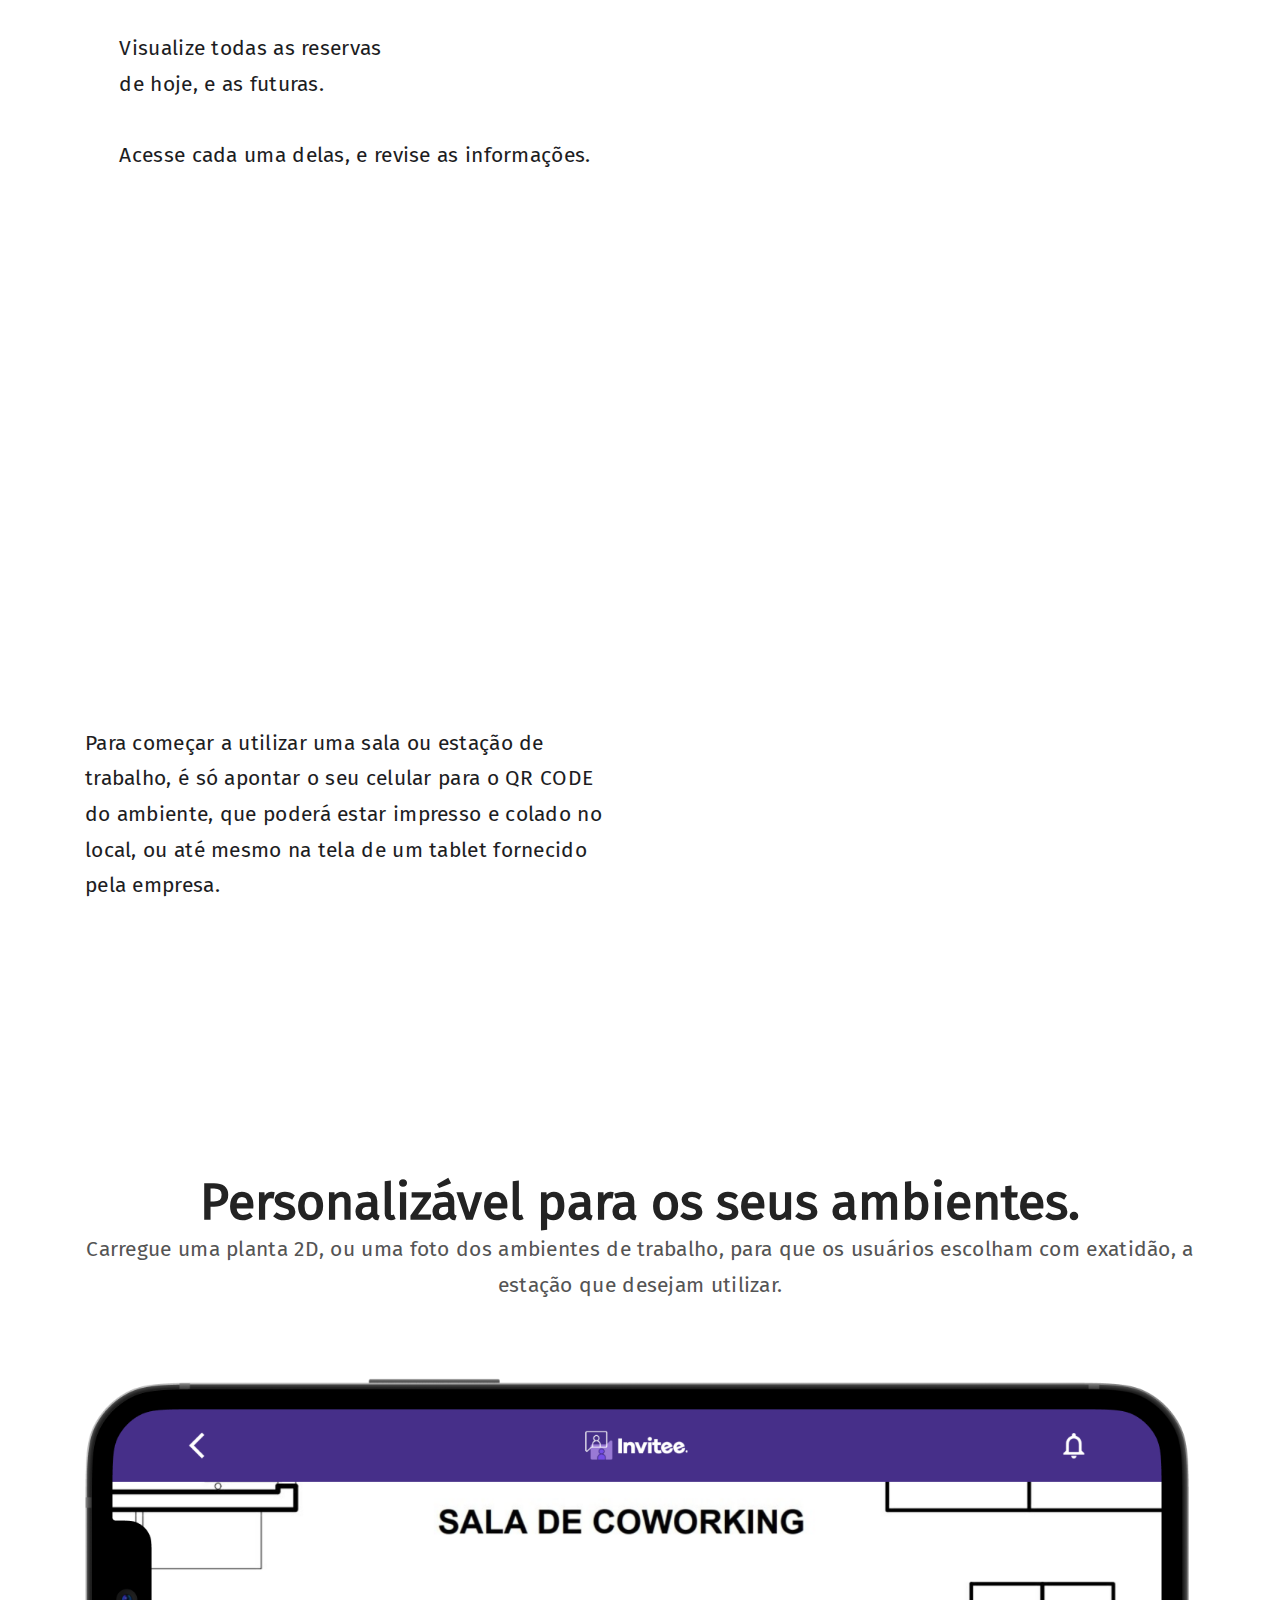
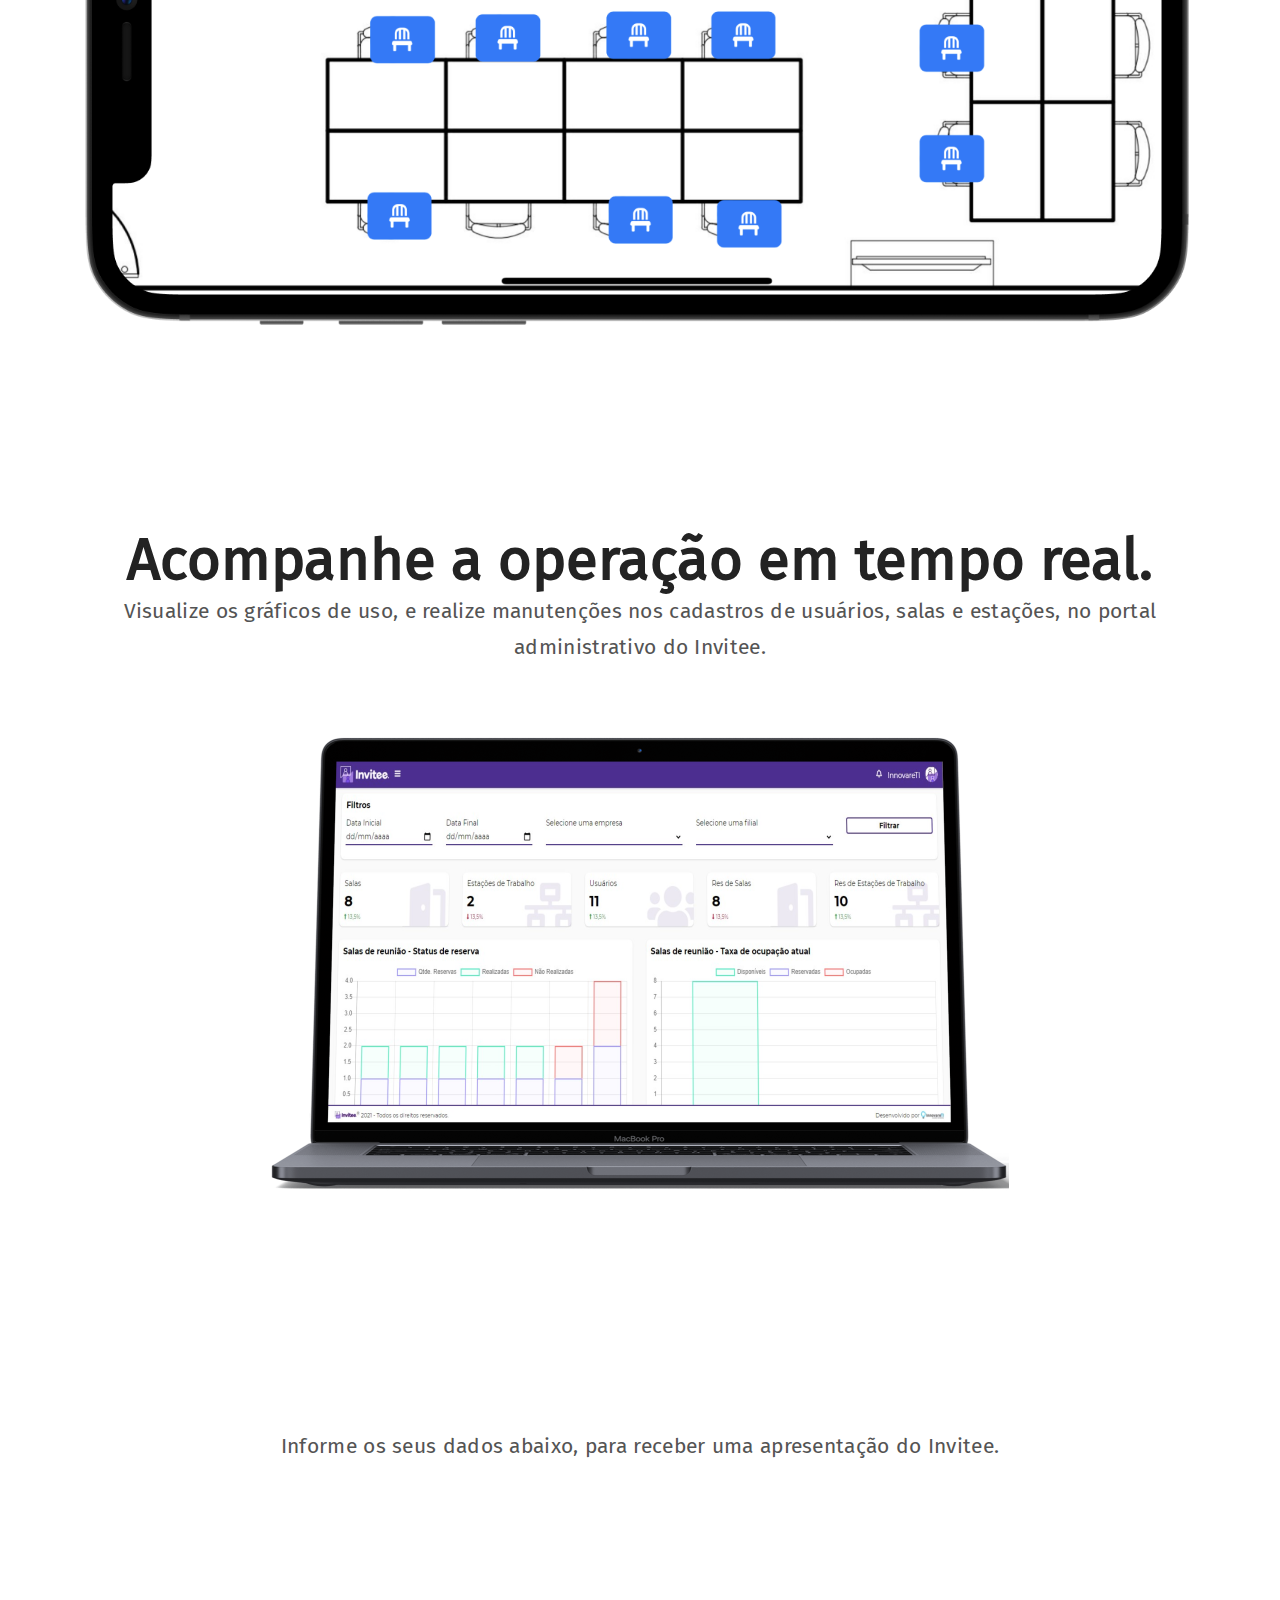
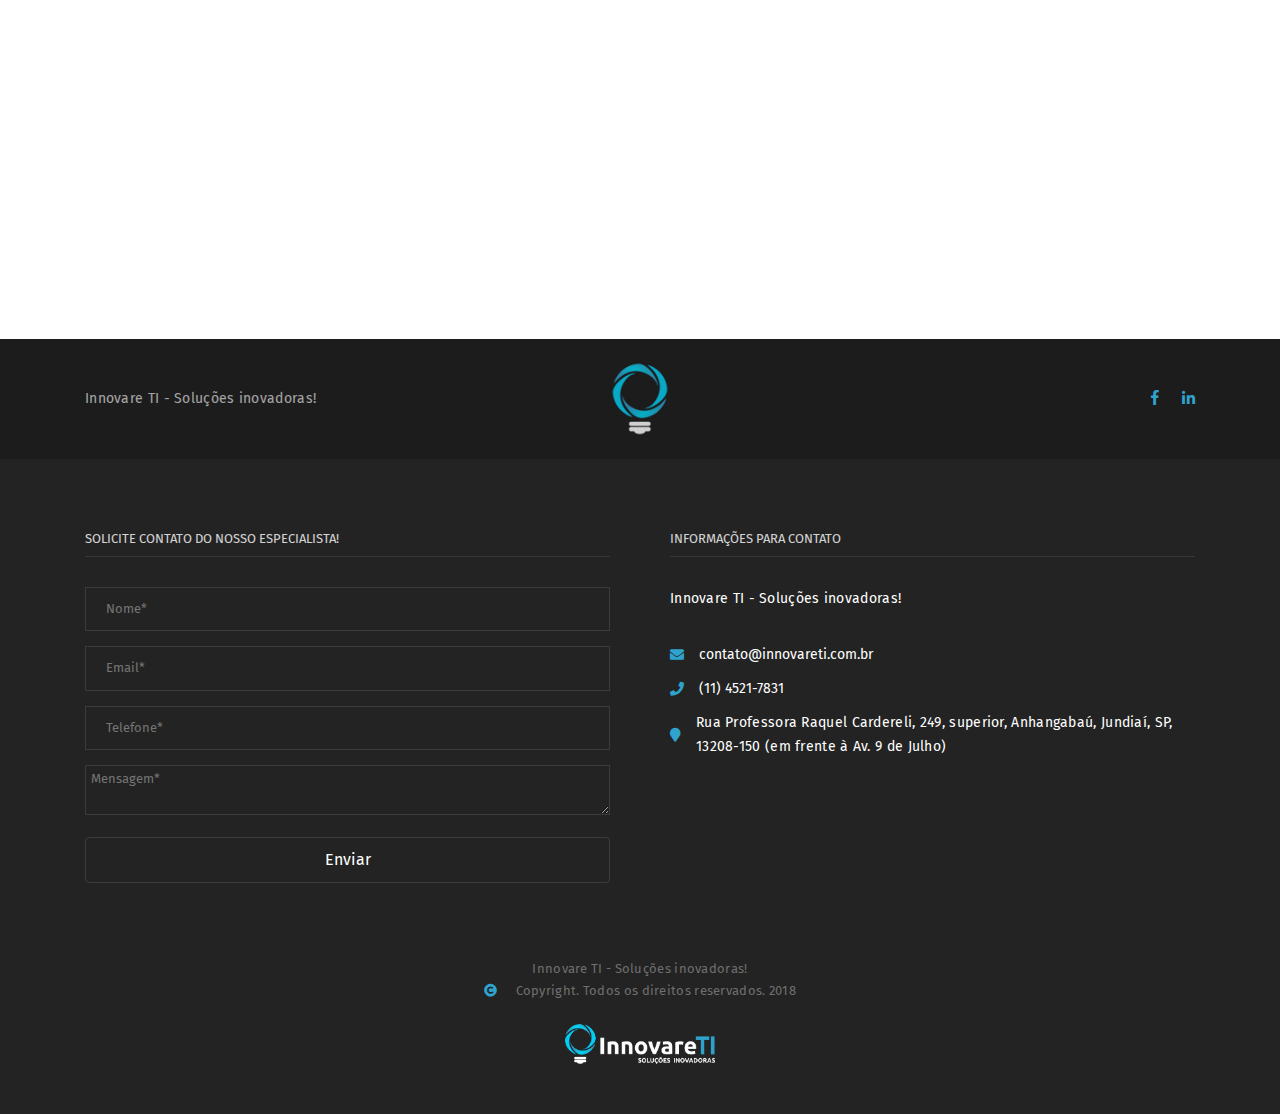
==== commit 5591abf9: "ajustes na pagina invitee" ====
--- a/gestao_sala_reuniao.html
+++ b/gestao_sala_reuniao.html
@@ -240,10 +240,18 @@
                     <p class="lead wow fadeInUp text-light" data-wow-delay=".75s" style="text-align:center; font-size: 21px;">Gestão de salas de reunião
                         e estações de trabalho.<br>
                         <br>
-                        <br>
                     </p>
                 </div>
             </div>
+
+            <div class="row">
+                <div class="col-md-12">
+                    <a href="#divFormLahar" class="btn btn-primary" style="background-color: #2ea2cd;">Assistir uma apresentação</a>
+                    </p>
+                </div>
+            </div>
+
+            <br>
 
             <div class="row">
                 <div class="col-md-12">
@@ -502,7 +510,7 @@
                     <div class="col-lg-6 vcenter d-table justify-content-center">
     
                         <p class="lead wow fadeInUp" data-wow-delay=".75s"
-                            style="text-align:left; font-size: 21px; color: #1d1d1f;">Visualize todos as reservas <br> de hoje, ou para os próximos dias.
+                            style="text-align:left; font-size: 21px; color: #1d1d1f;">Visualize todas as reservas <br> de hoje, e as futuras.
                             <br>
                             <br>
                             Acesse cada uma delas, e revise as informações.
@@ -628,6 +636,43 @@
                             allowtransparency="true"
                             src="https://forms.lahar.com.br/formularios-externos/acessa/contatositepaginainvitee-P6b1q3H3CNwu2vNooAwtM6R82">Seu
                             navegador não possui suporte para iframes.</iframe> -->
+                </div>
+            </div>
+        </div>
+    </section>
+
+    <section style="padding-top: 50px;">
+        <div class="container">
+            <div class="row">
+                <div class="col d-flex justify-content-center" data-aos="fade-up" data-aos-anchor-placement="top-bottom"
+                    data-aos-easing="ease-in-out" data-aos-duration="600">
+                    <h2 class="section-title text-center" style="color: #1d1d1f; font-size: 54px; font-weight: 600;">Dê o primeiro passo.</h2>
+                    
+                </div>
+            </div>
+            <br>
+            <div class="row">
+                <div class="col-md-12">
+                    <p class="lead wow fadeInUp" data-wow-delay=".75s" style="text-align:center; font-size: 21px;">Informe os seus dados abaixo, para receber uma apresentação do Invitee.<br>
+                        
+                    </p>
+                </div>
+            </div>
+            <br>
+            <br>
+        </div>
+    
+        <div class="container content-wrapper accordion-type-1" >
+            <div class="content">
+                <div class="row justify-content-center " id="divFormLahar">
+                    
+                    <div class="col-lg-12 vcenter d-table justify-content-center" style="margin:auto">
+                        <iframe name="iframe_formex_lahar" width="100%" height="430px" frameborder="0" style="background: none; border: none;"
+                            allowtransparency="true"
+                            src="https://forms.lahar.com.br/formularios-externos/acessa/contatositepaginainvitee-P6b1q3H3CNwu2vNooAwtM6R82">Seu
+                            navegador não possui suporte para iframes.</iframe>
+                    </div>
+    
                 </div>
             </div>
         </div>
--- a/css/main.css
+++ b/css/main.css
@@ -225,9 +225,9 @@
 button {
   border-radius: 0; }
 
-button:focus {
+/* button:focus {
   outline: 1px dotted;
-  outline: 5px auto -webkit-focus-ring-color; }
+  outline: 5px auto -webkit-focus-ring-color; } */
 
 input,
 button,
@@ -2657,13 +2657,13 @@
     -ms-flex: 0 1 auto;
     flex: 0 1 auto; }
     .btn-group > .btn:hover,
-    .btn-group-vertical > .btn:hover {
+    /* .btn-group-vertical > .btn:hover {
       z-index: 1; }
     .btn-group > .btn:focus, .btn-group > .btn:active, .btn-group > .btn.active,
     .btn-group-vertical > .btn:focus,
     .btn-group-vertical > .btn:active,
     .btn-group-vertical > .btn.active {
-      z-index: 1; }
+      z-index: 1; } */
   .btn-group .btn + .btn,
   .btn-group .btn + .btn-group,
   .btn-group .btn-group + .btn,
@@ -16066,10 +16066,10 @@
 
 /* novos estilos jorge maicon 16/06 */
 
-.full-height {
+/* .full-height {
 	overflow: hidden;
-}
-.full-height .overlay-bg {
+} */
+/* .full-height .overlay-bg {
 	display: table;
 }
 .full-height .overlay-gradient {
@@ -16078,7 +16078,7 @@
 .full-height .center-y {
 	display: table-cell;
 	vertical-align: middle;
-}
+} */
 
 .no-top {
 	padding-top: 0 !important;
@@ -16114,10 +16114,10 @@
 		margin-top:0;
 	}
 	#subheader span {
-		display: none;
+		display: block;
 	}
 	#subheader .crumb {
-		display: none;
+		display: block;
 	}
 	.de-navbar-left #subheader {
 		padding-top: 70px;
@@ -16127,7 +16127,7 @@
 
 #subheader {
 	text-align: center;
-	overflow: hidden;
+	/* overflow: hidden; */
 	padding: 100px 0 100px 0;	
   background: url('../img/produtos/gestao_sala_reuniao/gestao_sala_reuniao.jpg');
       background-position: center;
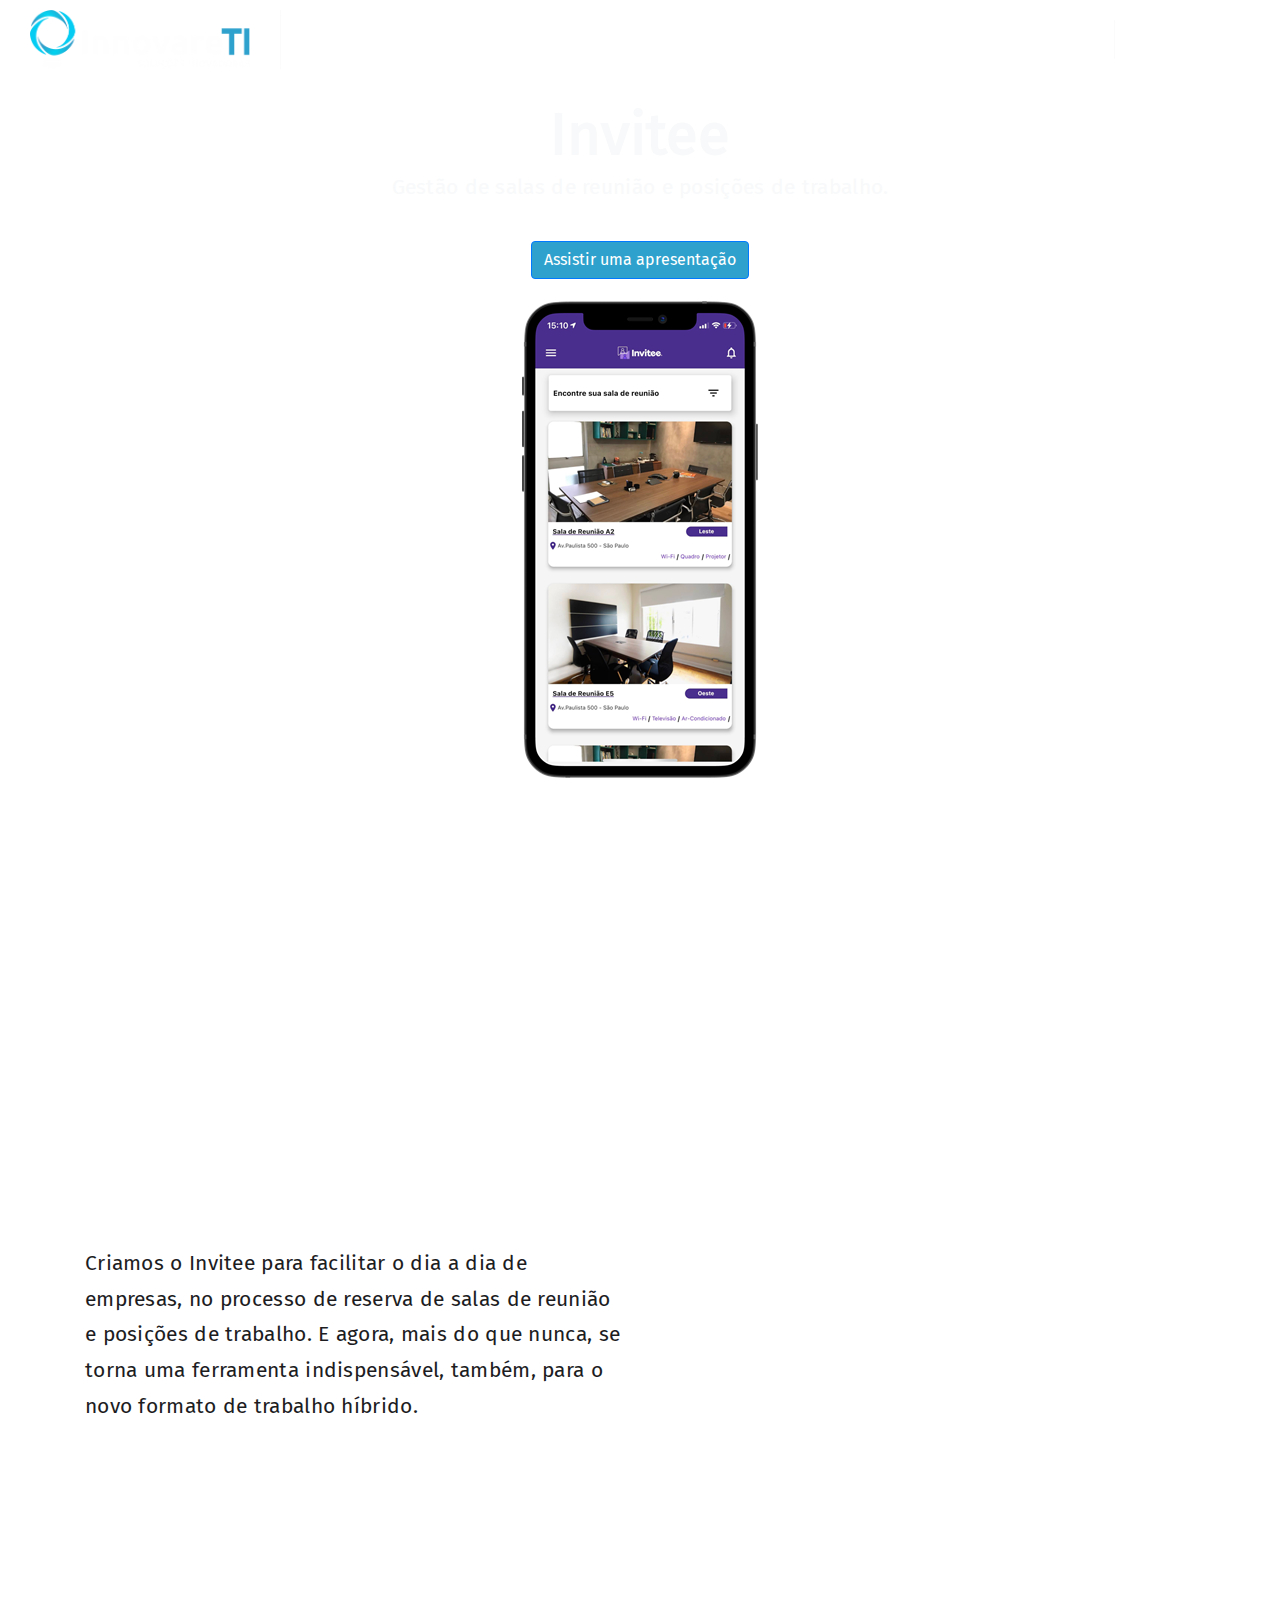
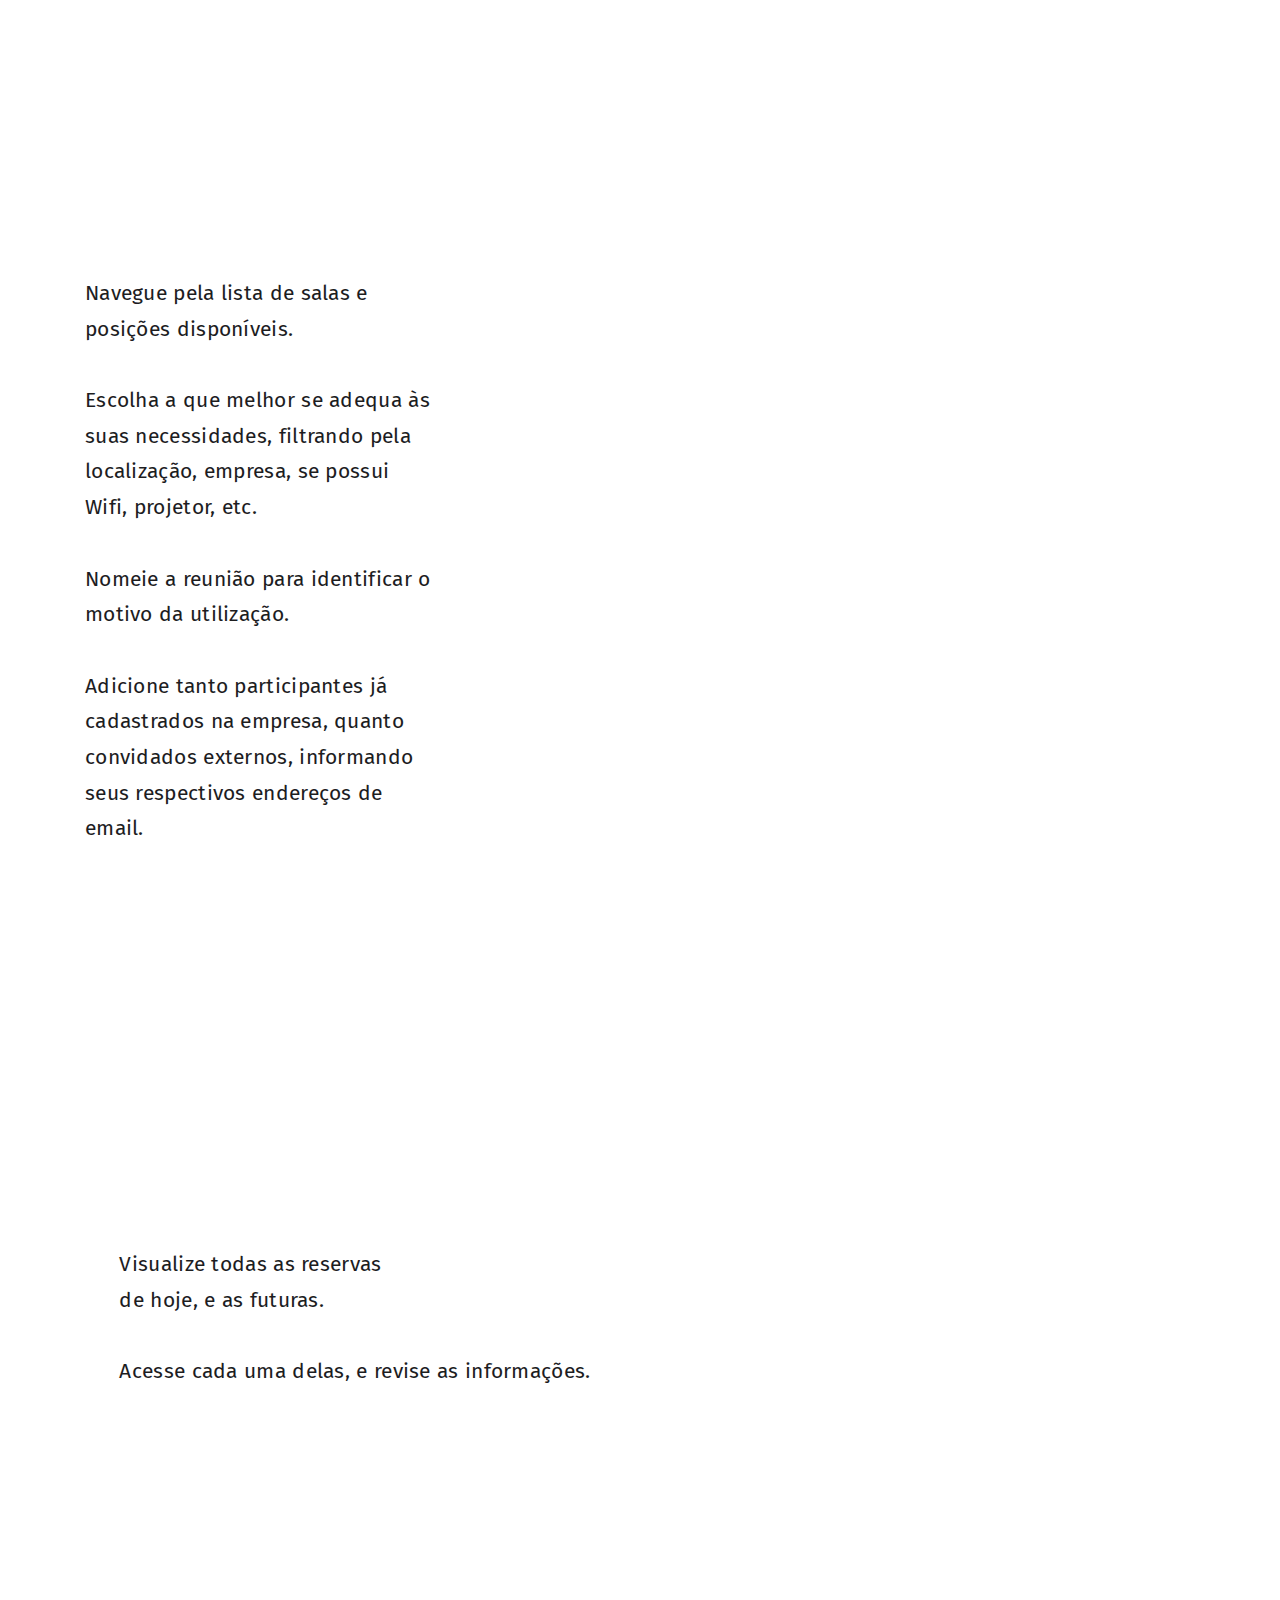
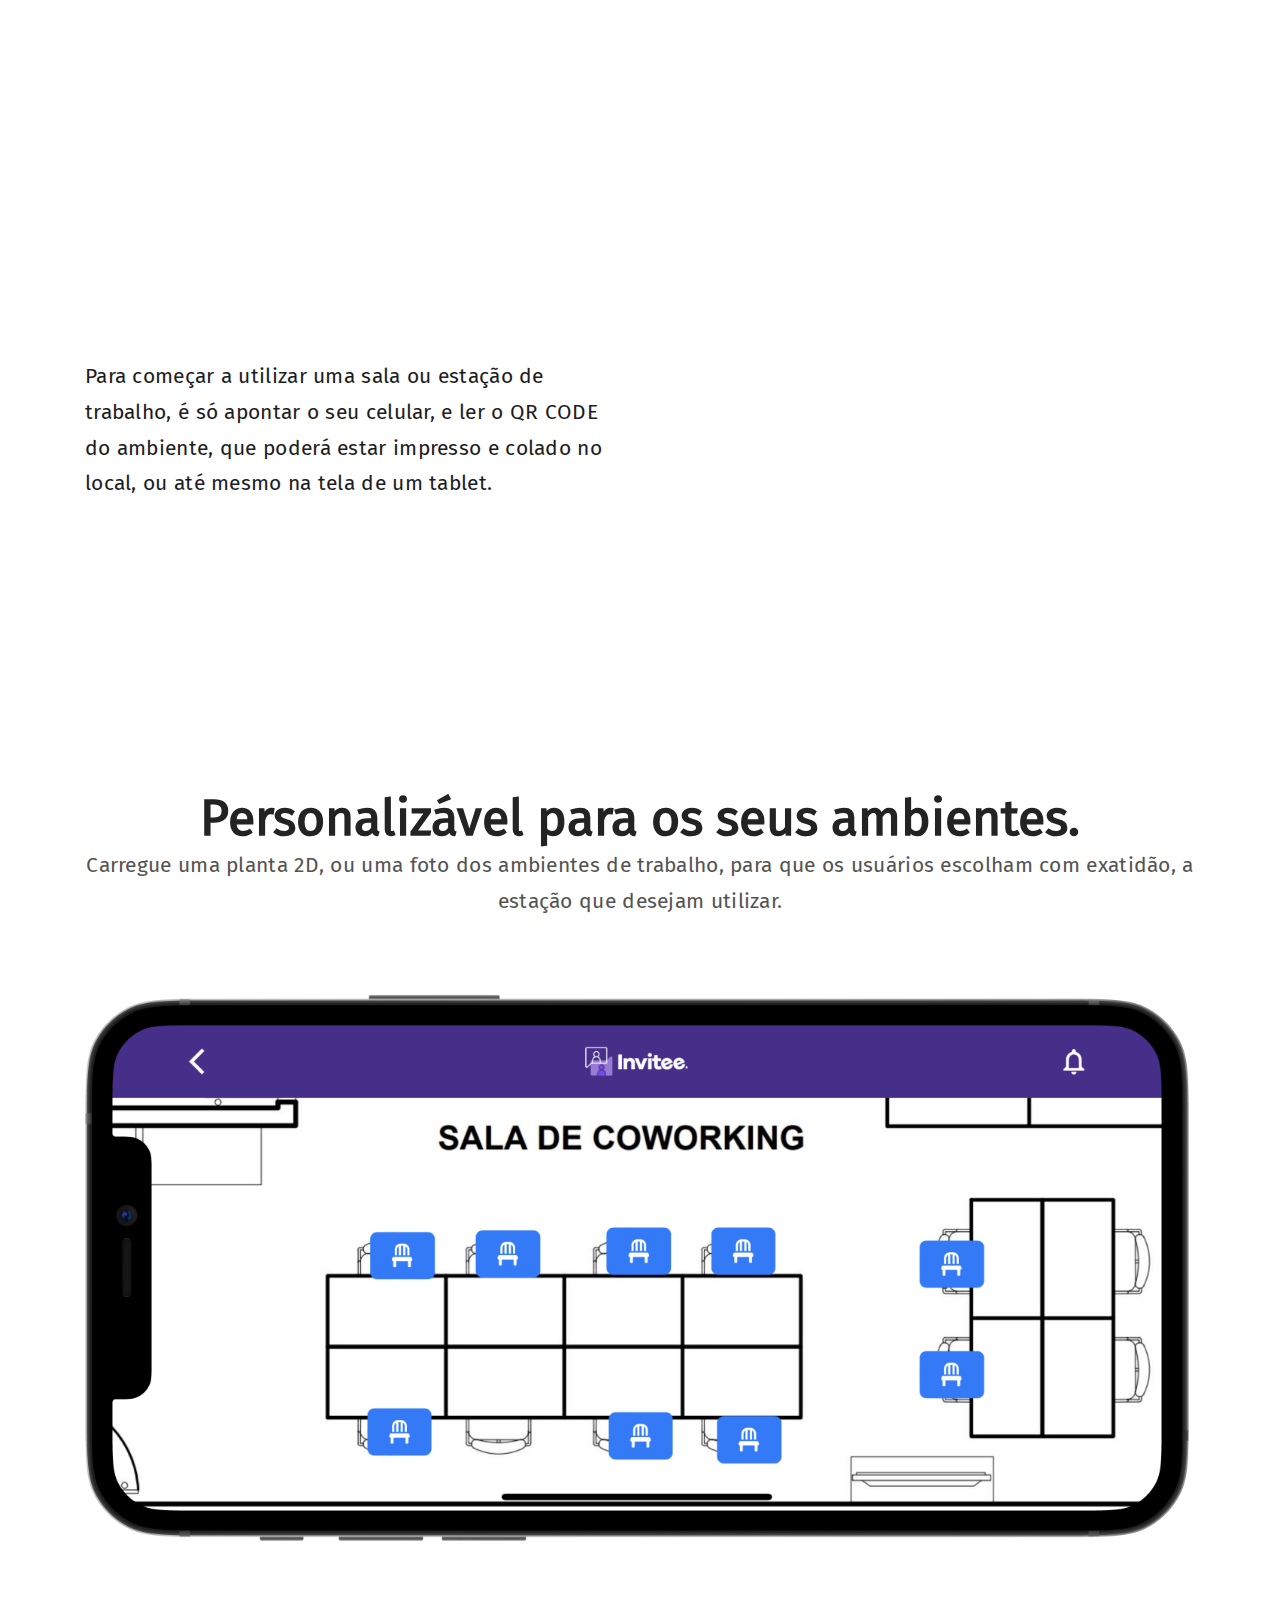
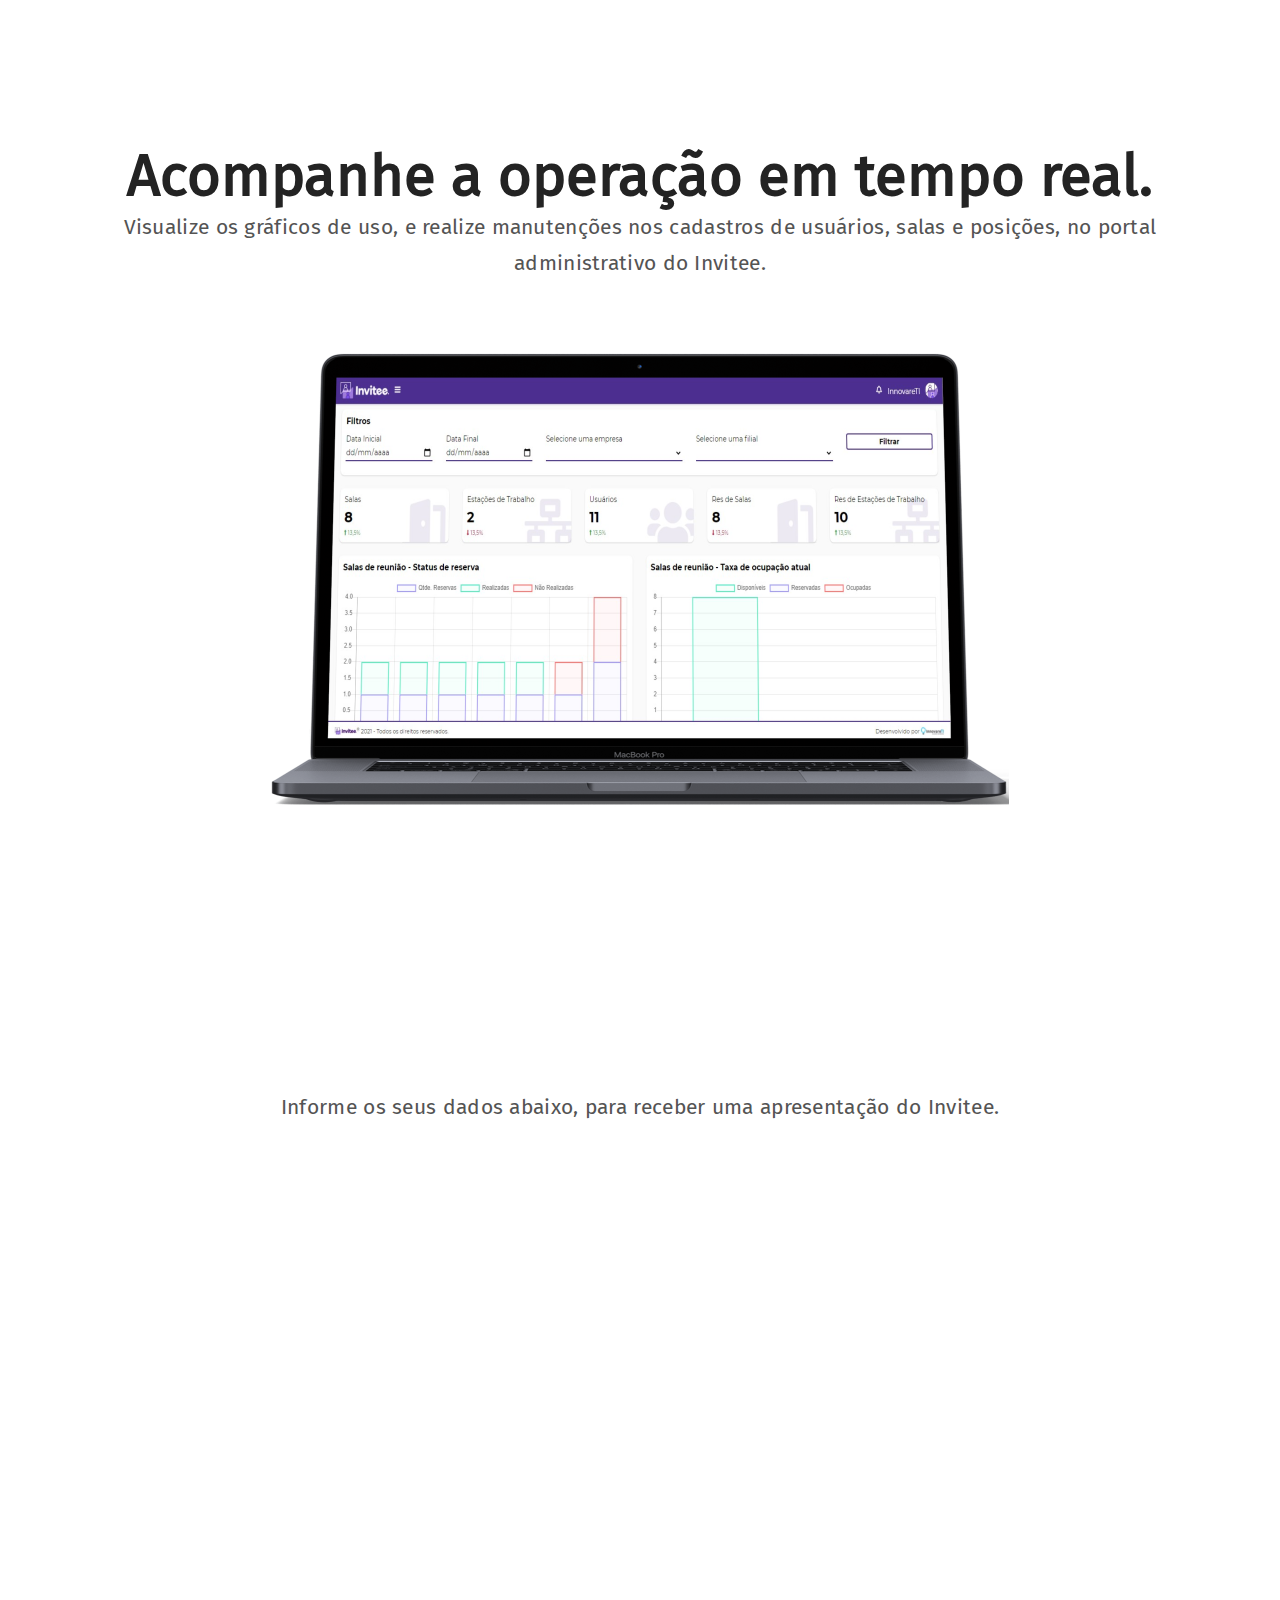
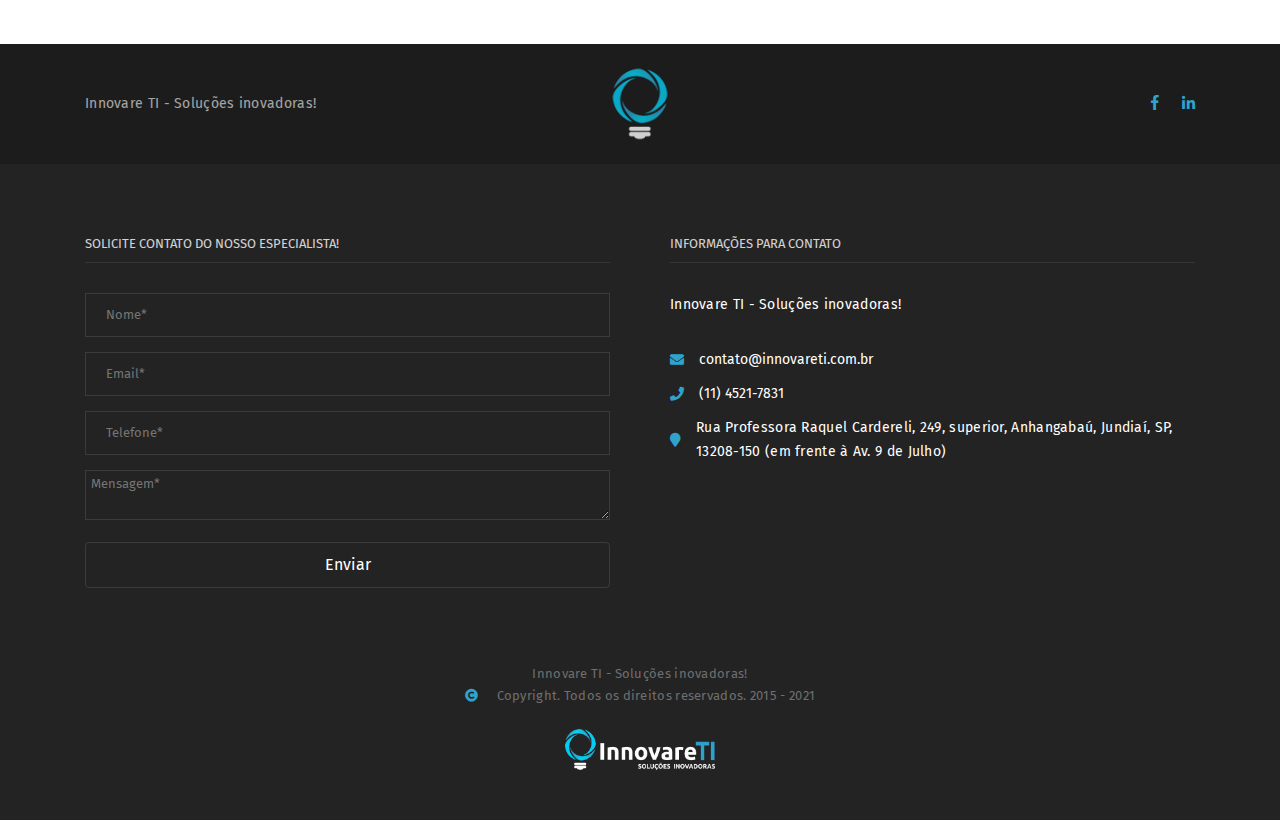
==== commit 1a8e12b2: "ajustes lauro" ====
--- a/gestao_sala_reuniao.html
+++ b/gestao_sala_reuniao.html
@@ -186,7 +186,7 @@
                     <h5 class="text-white">Tudo o que você precisa para</h5>
                     <h5 class="text-white">
                         agendar salas de reunião e</h5>
-                    <h5 class="text-white">estações de trabalho com
+                    <h5 class="text-white">posições de trabalho com
                         rapidez.</h5>
                 </div>
                 
@@ -209,7 +209,7 @@
                         <div class="col-md-8 h-100 d-table text-light">
                             <h1 class="wow fadeInUp" data-wow-delay=".5s" style="text-align:start">Invitee
                             </h1>
-                            <h4 class="lead wow fadeInUp" data-wow-delay=".75s" style="text-align:start">Gestão de salas de reunião e estações de trabalho<br>
+                            <h4 class="lead wow fadeInUp" data-wow-delay=".75s" style="text-align:start">Gestão de salas de reunião e posições de trabalho<br>
                              <br>
                              <br>
                              </h4>
@@ -226,7 +226,7 @@
                 </div>
     </section> -->
 
-    <section class="full-height" id="subheader">
+    <div class="full-height" id="subheader">
         <div class="container">
             <div class="row">
                 <div class="col-md-12 ">
@@ -238,7 +238,7 @@
             <div class="row">
                 <div class="col-md-12">
                     <p class="lead wow fadeInUp text-light" data-wow-delay=".75s" style="text-align:center; font-size: 21px;">Gestão de salas de reunião
-                        e estações de trabalho.<br>
+                        e posições de trabalho.<br>
                         <br>
                     </p>
                 </div>
@@ -246,7 +246,7 @@
 
             <div class="row">
                 <div class="col-md-12">
-                    <a href="#divFormLahar" class="btn btn-primary" style="background-color: #2ea2cd;">Assistir uma apresentação</a>
+                    <a href="#divFormLahar" class="btn btn-primary" style="background-color: #2ea2cd; z-index: 9999999 !important; position: relative !important">Assistir uma apresentação</a>
                     </p>
                 </div>
             </div>
@@ -263,7 +263,8 @@
                 </div>
             </div>    
         </div>
-    </section>
+    </div>
+
 
     <!-- <section class="full-height relative no-top no-bottom vertical-center" id="subheader"
         data-stellar-background-ratio=".5">
@@ -277,7 +278,7 @@
                             <h4 class="lead wow fadeInUp" data-wow-delay=".75s" style="text-align:start">Tudo o que você
                                 precisa para<br>
                                 agendar salas de reunião e<br>
-                                estações de trabalho com<br>
+                                posições de trabalho com<br>
                                 rapidez. </h4>
                         </div>
     
@@ -316,7 +317,7 @@
             <!-- <div class="row">
                 <p class="lead" style="text-align:center; font-size: 21px;">Gestão de
                     salas de reunião
-                    e estações de trabalho
+                    e posições de trabalho
                 </p>
             </div> -->
         </div>
@@ -366,7 +367,7 @@
                         </div>
                     </div> -->
 
-                    <p class="lead wow fadeInUp" data-wow-delay=".75s" style="text-align:left; font-size: 21px; color: #1d1d1f;">Criamos o Invitee para facilitar o dia a dia de empresas, no processo de reserva de salas de reunião e estações de trabalho. E agora, mais do que nunca, se torna uma ferramenta indispensável, também, para o novo formato de trabalho híbrido.
+                    <p class="lead wow fadeInUp" data-wow-delay=".75s" style="text-align:left; font-size: 21px; color: #1d1d1f;">Criamos o Invitee para facilitar o dia a dia de empresas, no processo de reserva de salas de reunião e posições de trabalho. E agora, mais do que nunca, se torna uma ferramenta indispensável, também, para o novo formato de trabalho híbrido.
                     <br>
                     <br>
                     </p>
@@ -460,13 +461,13 @@
         <div class="container content-wrapper accordion-type-1">
             <div class="content">
                 <div class="row justify-content-center ">
-                    <div class="col-lg-6 vcenter d-table justify-content-center">
+                    <div class="col-lg-4 vcenter d-table justify-content-center">
     
                         <p class="lead wow fadeInUp" data-wow-delay=".75s"
-                            style="text-align:left; font-size: 21px; color: #1d1d1f;">Navegue pela lista de salas e estações disponíveis.
-                            <br>
-                            <br>
-                            Escolha a que melhor se adequa as sua necessidade, filtrando pela localização, empresa, se possui Wifi, projetor, etc.
+                            style="text-align:left; font-size: 21px; color: #1d1d1f;">Navegue pela lista de salas e posições disponíveis.
+                            <br>
+                            <br>
+                            Escolha a que melhor se adequa às suas necessidades, filtrando pela localização, empresa, se possui Wifi, projetor, etc.
                             <br>
                             <br>
                             Nomeie a reunião para identificar o motivo da utilização.
@@ -477,11 +478,22 @@
                             <br>
                         </p>
                     </div>
-                    <div class="col-lg-6 vcenter d-table justify-content-center" style="margin:auto">
+                    <div class="col-lg-4 vcenter d-table justify-content-center" style="margin:auto">
                         <div class="video-wrapper d-flex align-items-start justify-content-center" data-aos="fade-right"
                             data-aos-delay="150" data-aos-anchor-placement="top-bottom" data-aos-easing="ease-in-out"
                             data-aos-duration="700">
                             <img src="img/produtos/gestao_sala_reuniao/alta/iphone1.png" alt="" class="img-fluid">
+                        </div>
+                        <div>
+                        </div>
+                    </div>
+                    <br>
+                    <br>
+                    <div class="col-lg-4 vcenter d-table justify-content-center" style="margin:auto">
+                        <div class="video-wrapper d-flex align-items-start justify-content-center" data-aos="fade-right"
+                            data-aos-delay="150" data-aos-anchor-placement="top-bottom" data-aos-easing="ease-in-out"
+                            data-aos-duration="700">
+                            <img src="img/produtos/gestao_sala_reuniao/iphone8.png" alt="" class="img-fluid">
                         </div>
                         <div>
                         </div>
@@ -555,7 +567,7 @@
     
                         <p class="lead wow fadeInUp" data-wow-delay=".75s"
                             style="text-align:left; font-size: 21px; color: #1d1d1f;">
-                            Para começar a utilizar uma sala ou estação de trabalho, é só apontar o seu celular para o QR CODE do ambiente, que poderá estar impresso e colado no local, ou até mesmo na tela de um tablet fornecido pela empresa.
+                            Para começar a utilizar uma sala ou estação de trabalho, é só apontar o seu celular, e ler o QR CODE do ambiente, que poderá estar impresso e colado no local, ou até mesmo na tela de um tablet.
                             <br>
                             <br>
                         </p>
@@ -622,7 +634,7 @@
             <div class="row">
                 <div class="col-md-12">
                     <p class="lead wow fadeInUp" data-wow-delay=".75s"
-                        style="text-align:center; font-size: 21px;">Visualize os gráficos de uso, e realize manutenções nos cadastros de usuários, salas e estações, no portal administrativo do Invitee.<br>
+                        style="text-align:center; font-size: 21px;">Visualize os gráficos de uso, e realize manutenções nos cadastros de usuários, salas e posições, no portal administrativo do Invitee.<br>
                         <br>
                         <br>
                     </p>
@@ -641,7 +653,7 @@
         </div>
     </section>
 
-    <section style="padding-top: 50px;">
+    <section style="padding-top: 95px !important;" id="divFormLahar">
         <div class="container">
             <div class="row">
                 <div class="col d-flex justify-content-center" data-aos="fade-up" data-aos-anchor-placement="top-bottom"
@@ -662,9 +674,9 @@
             <br>
         </div>
     
-        <div class="container content-wrapper accordion-type-1" >
+        <div class="container content-wrapper accordion-type-1">
             <div class="content">
-                <div class="row justify-content-center " id="divFormLahar">
+                <div class="row justify-content-center " >
                     
                     <div class="col-lg-12 vcenter d-table justify-content-center" style="margin:auto">
                         <iframe name="iframe_formex_lahar" width="100%" height="430px" frameborder="0" style="background: none; border: none;"
@@ -677,6 +689,9 @@
             </div>
         </div>
     </section>
+
+    <br>
+    <br>
 
     <!-- [4] Image Gallery -->
     <!-- <section class="grid image-gallery popup-gallery"
@@ -778,7 +793,7 @@
                     </div>
                     <div class="copyright-wrapper">
                         <p class="copyright">
-                            Innovare TI </a> - Soluções inovadoras! <br> <i class="fa fa-copyright"></i> Copyright. Todos os direitos reservados. 2018</p>
+                            Innovare TI </a> - Soluções inovadoras! <br> <i class="fa fa-copyright"></i> Copyright. Todos os direitos reservados. 2015 - 2021</p>
                         <br />
                         <p>
                             <a href="https://www.innovareti.com.br">
